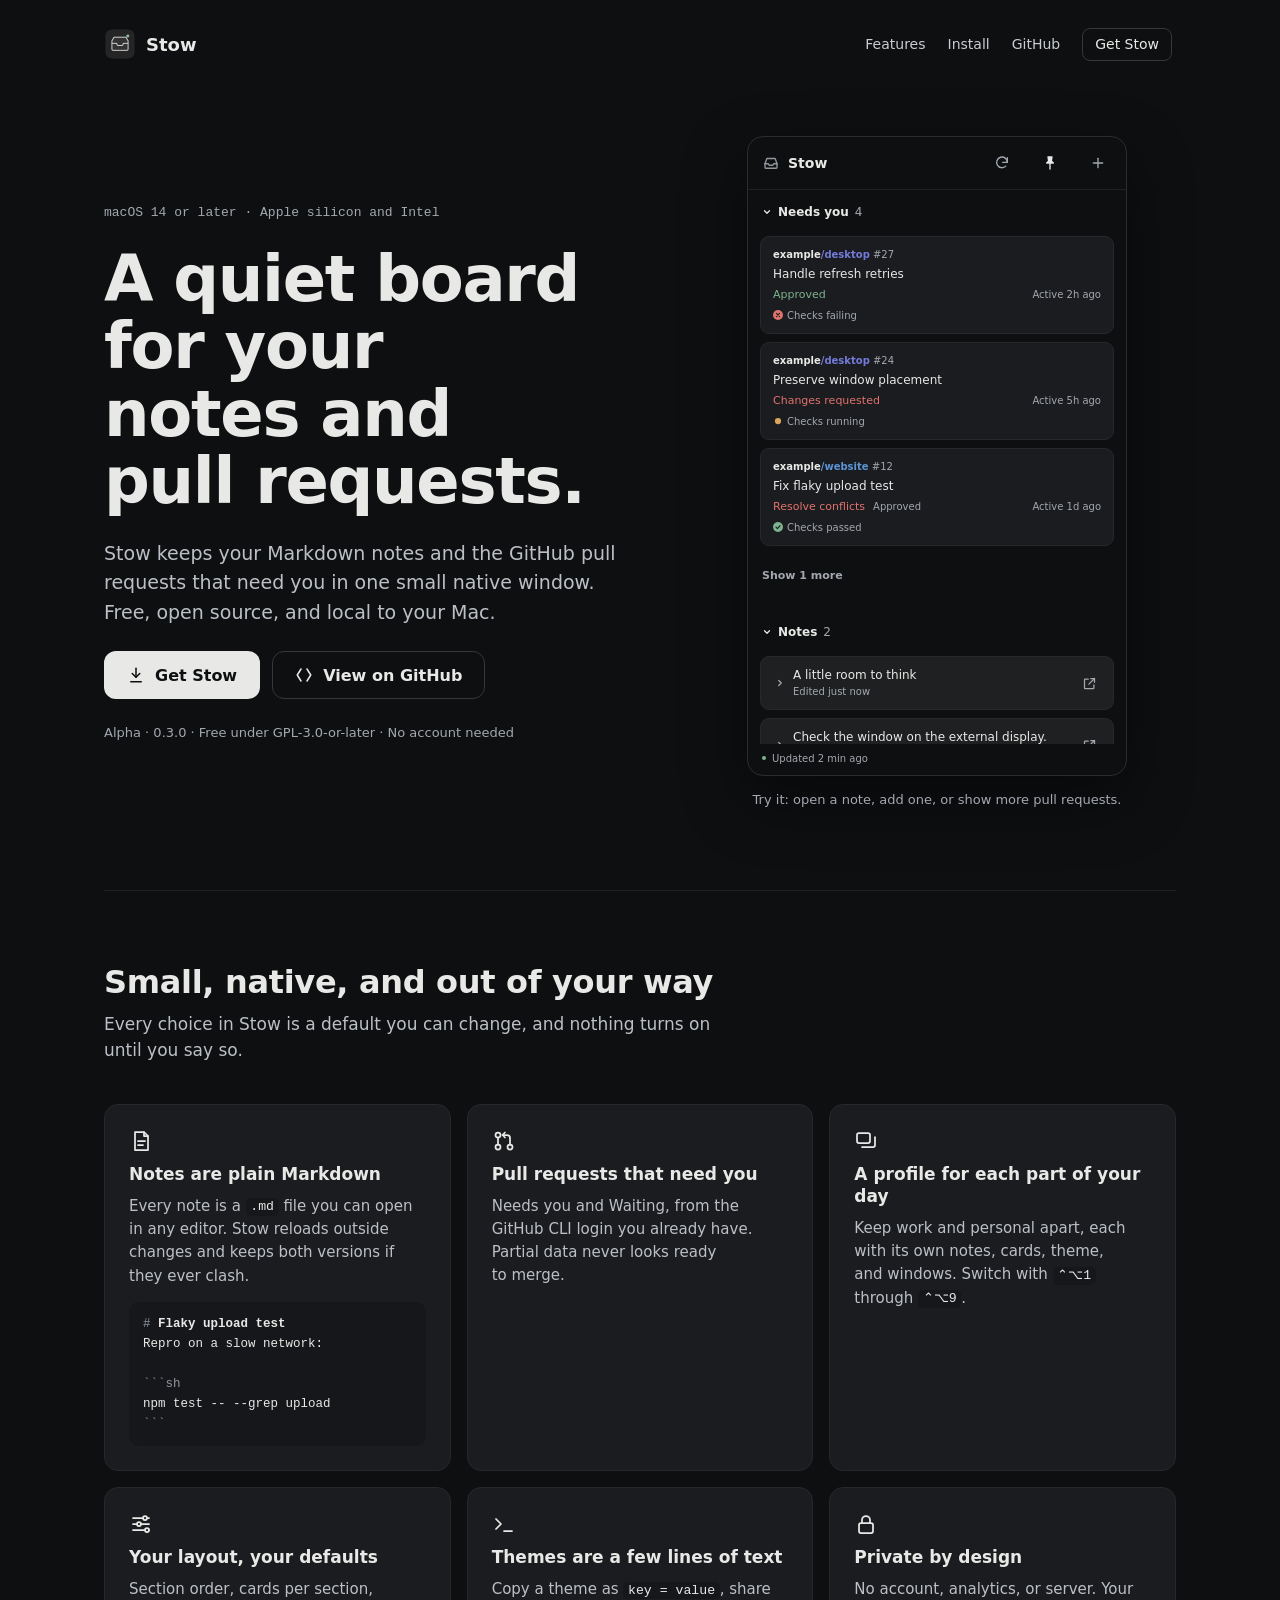
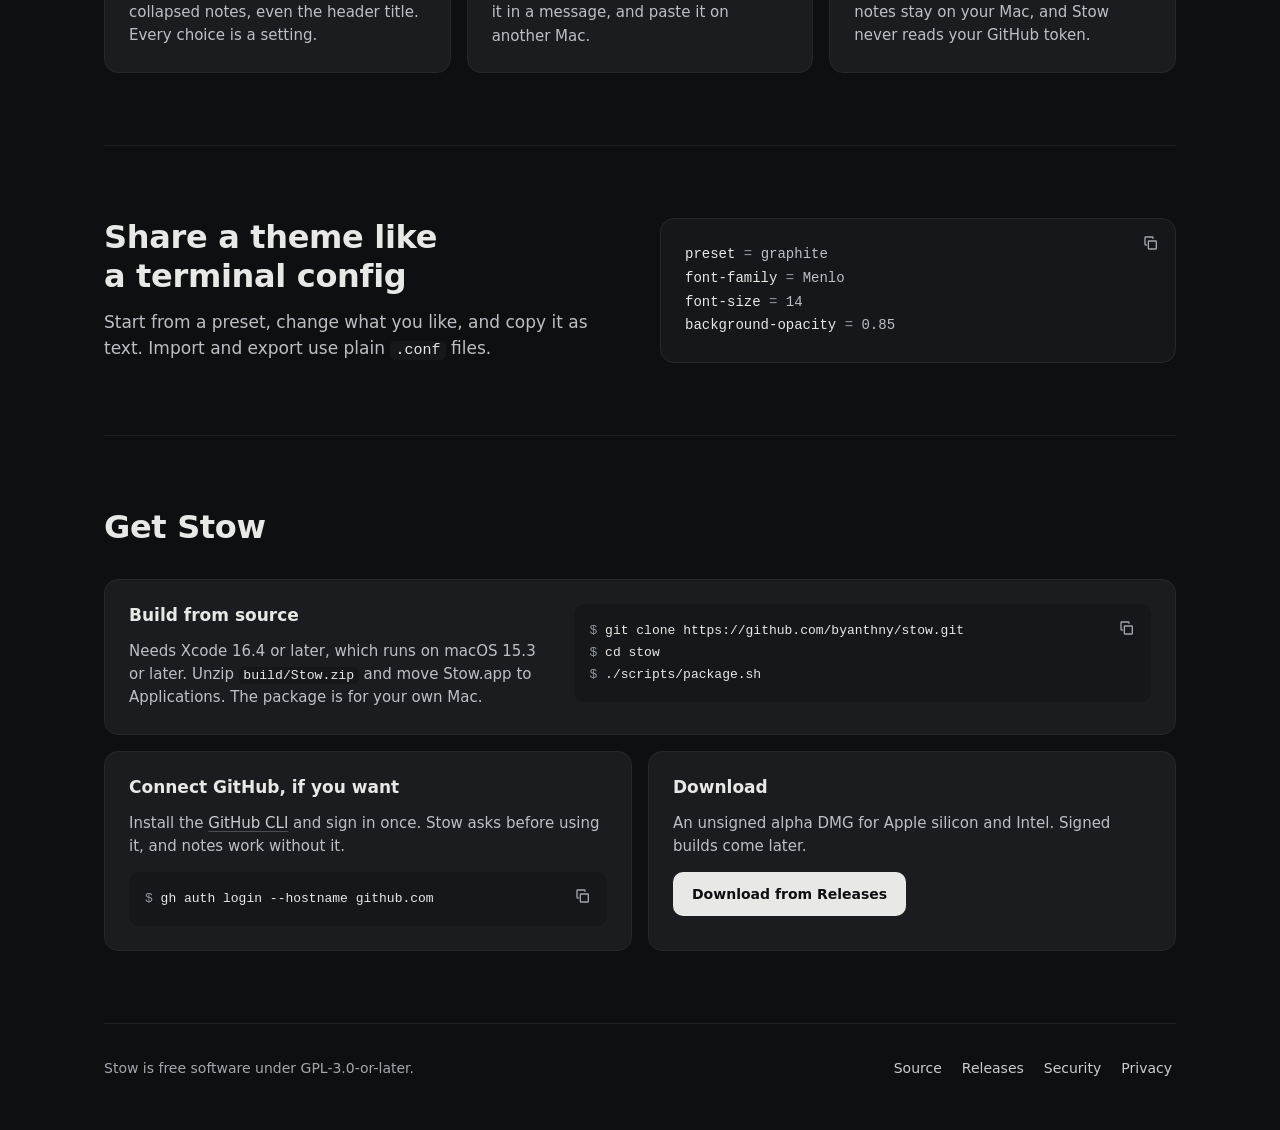
==== site/index.html @ 73c506f9 "feat(site): show the demo cards in the 0.3.0 layout Each card shows the repository in its color, the" ====
<!doctype html>
<html lang="en">
<head>
  <meta charset="utf-8">
  <meta name="viewport" content="width=device-width, initial-scale=1">
  <title>Stow, a quiet board for notes and pull requests</title>
  <meta name="description" content="Stow is a small native Mac app that keeps your Markdown notes and the GitHub pull requests that need you in one quiet window. Free and open source.">
  <meta name="color-scheme" content="dark">
  <meta name="theme-color" content="#0E0F11">
  <link rel="canonical" href="https://stow.byanthny.com/">
  <meta property="og:type" content="website">
  <meta property="og:url" content="https://stow.byanthny.com/">
  <meta property="og:site_name" content="Stow">
  <meta property="og:title" content="Stow, a quiet board for notes and pull requests">
  <meta property="og:description" content="Markdown notes and the GitHub pull requests that need you, in one small native Mac window. Free and open source.">
  <meta property="og:image" content="https://stow.byanthny.com/assets/og.png">
  <meta property="og:image:width" content="1200">
  <meta property="og:image:height" content="630">
  <meta property="og:image:alt" content="The Stow board with pull requests that need you and Markdown notes, beside the headline.">
  <meta name="twitter:card" content="summary_large_image">
  <link rel="icon" href="favicon.ico" sizes="32x32">
  <link rel="icon" href="assets/icon-128.png" type="image/png" sizes="128x128">
  <link rel="apple-touch-icon" href="assets/apple-touch-icon.png">
  <link rel="stylesheet" href="styles.css">
  <script src="demo.js" defer></script>
  <script src="copy.js" defer></script>
</head>
<body>
  <a class="skip-link" href="#main">Skip to content</a>

  <header class="site-header wrap" id="top">
    <a class="brand" href="#top">
      <img src="assets/icon-128.png" alt="" width="32" height="32">
      <span>Stow</span>
    </a>
    <nav class="site-nav" aria-label="Main">
      <a href="#features">Features</a>
      <a href="#install">Install</a>
      <a href="https://github.com/byanthny/stow">GitHub</a>
      <a class="nav-cta" href="#install"><span>Get Stow</span></a>
    </nav>
  </header>

  <main id="main" class="wrap">
    <section class="hero" aria-labelledby="hero-title">
      <div class="hero-copy">
        <p class="eyebrow">macOS 14 or later · Apple silicon and Intel</p>
        <h1 id="hero-title">A quiet board for your notes and pull requests.</h1>
        <p class="lede">Stow keeps your Markdown notes and the GitHub pull requests that need you in one small native window. Free, open source, and local to your Mac.</p>
        <div class="actions">
          <a class="btn btn-primary" href="#install">
            <svg aria-hidden="true" width="18" height="18" viewBox="0 0 24 24" fill="none" stroke="currentColor" stroke-width="2" stroke-linecap="round" stroke-linejoin="round"><path d="M12 3v12"/><path d="M7 10l5 5 5-5"/><path d="M5 21h14"/></svg>
            Get Stow
          </a>
          <a class="btn btn-secondary" href="https://github.com/byanthny/stow">
            <svg aria-hidden="true" width="18" height="18" viewBox="0 0 24 24" fill="none" stroke="currentColor" stroke-width="2" stroke-linecap="round" stroke-linejoin="round"><path d="M8 4L3 12l5 8"/><path d="M16 4l5 8-5 8"/></svg>
            View on GitHub
          </a>
        </div>
        <p class="fine">Alpha · 0.3.0 · Free under GPL-3.0-or-later · No account needed</p>
      </div>

      <figure class="demo">
        <div class="board" data-board>
          <div class="board-bar">
            <svg class="board-icon" aria-hidden="true" width="18" height="18" viewBox="0 0 24 24" fill="none" stroke="currentColor" stroke-width="1.8" stroke-linecap="round" stroke-linejoin="round"><path d="M4 13l2.5-7h11L20 13"/><path d="M4 13v5a1 1 0 0 0 1 1h14a1 1 0 0 0 1-1v-5"/><path d="M4 13h4.5l1 2h5l1-2H20"/></svg>
            <span class="board-name">Stow</span>
            <button type="button" class="icon-btn" data-action="refresh" aria-label="Refresh GitHub">
              <svg aria-hidden="true" width="16" height="16" viewBox="0 0 24 24" fill="none" stroke="currentColor" stroke-width="2" stroke-linecap="round" stroke-linejoin="round"><path d="M20 11a8 8 0 1 0-2.3 5.7"/><path d="M20 4v7h-7"/></svg>
            </button>
            <button type="button" class="icon-btn" data-action="pin" aria-label="Pin board on top" aria-pressed="true">
              <svg class="pin-icon" aria-hidden="true" width="16" height="16" viewBox="0 0 24 24" fill="none" stroke="currentColor" stroke-width="2" stroke-linecap="round" stroke-linejoin="round"><path d="M9 3h6l-1 6 3 3H7l3-3z"/><path d="M12 12v9"/></svg>
            </button>
            <button type="button" class="icon-btn" data-action="add" aria-label="New note">
              <svg aria-hidden="true" width="16" height="16" viewBox="0 0 24 24" fill="none" stroke="currentColor" stroke-width="2" stroke-linecap="round" stroke-linejoin="round"><path d="M12 5v14"/><path d="M5 12h14"/></svg>
            </button>
          </div>

          <div class="board-scroll">
            <button type="button" class="section-toggle" data-action="section" aria-expanded="true" aria-controls="needs-body" data-summary="needs-summary">
              <svg class="chev" aria-hidden="true" width="10" height="10" viewBox="0 0 24 24" fill="none" stroke="currentColor" stroke-width="3" stroke-linecap="round" stroke-linejoin="round"><path d="M9 6l6 6-6 6"/></svg>
              Needs you
              <span class="count">4<span class="sr-only"> pull requests</span></span>
              <span class="attention" aria-hidden="true"></span>
            </button>
            <div class="section-body" id="needs-body">
              <ul class="cards" role="list">
                <li class="pr">
                  <p class="pr-repo"><span class="pr-name">example<span class="repo-desktop">/desktop</span></span> <span class="pr-num">#27</span></p>
                  <p class="pr-title">Handle refresh retries</p>
                  <p class="pr-state"><span class="tone-green">Approved</span> <span class="pr-active">Active 2h ago</span></p>
                  <p class="pr-checks"><svg class="checks-icon tone-red" aria-hidden="true" width="10" height="10" viewBox="0 0 16 16"><circle cx="8" cy="8" r="8" fill="currentColor"/><path class="checks-mark" d="M5.5 5.5l5 5m0-5l-5 5" fill="none" stroke-width="1.75" stroke-linecap="round"/></svg>Checks failing</p>
                </li>
                <li class="pr">
                  <p class="pr-repo"><span class="pr-name">example<span class="repo-desktop">/desktop</span></span> <span class="pr-num">#24</span></p>
                  <p class="pr-title">Preserve window placement</p>
                  <p class="pr-state"><span class="tone-red">Changes requested</span> <span class="pr-active">Active 5h ago</span></p>
                  <p class="pr-checks"><svg class="checks-icon tone-amber" aria-hidden="true" width="10" height="10" viewBox="0 0 16 16"><circle cx="8" cy="8" r="5" fill="currentColor"/></svg>Checks running</p>
                </li>
                <li class="pr">
                  <p class="pr-repo"><span class="pr-name">example<span class="repo-website">/website</span></span> <span class="pr-num">#12</span></p>
                  <p class="pr-title">Fix flaky upload test</p>
                  <p class="pr-state"><span class="tone-red">Resolve conflicts</span> <span class="pr-note">Approved</span> <span class="pr-active">Active 1d ago</span></p>
                  <p class="pr-checks"><svg class="checks-icon tone-green" aria-hidden="true" width="10" height="10" viewBox="0 0 16 16"><circle cx="8" cy="8" r="8" fill="currentColor"/><path class="checks-mark" d="M4.75 8.25l2.25 2.25 4.25-4.5" fill="none" stroke-width="1.75" stroke-linecap="round" stroke-linejoin="round"/></svg>Checks passed</p>
                </li>
                <li class="pr" data-extra hidden>
                  <p class="pr-repo"><span class="pr-name">sample-org<span class="repo-api">/api</span></span> <span class="pr-num">#58</span></p>
                  <p class="pr-title">Drop legacy flags</p>
                  <p class="pr-state"><span class="tone-green">Ready to merge</span> <span class="pr-note">Approved</span> <span class="pr-active">Active 2d ago</span></p>
                  <p class="pr-checks"><svg class="checks-icon tone-green" aria-hidden="true" width="10" height="10" viewBox="0 0 16 16"><circle cx="8" cy="8" r="8" fill="currentColor"/><path class="checks-mark" d="M4.75 8.25l2.25 2.25 4.25-4.5" fill="none" stroke-width="1.75" stroke-linecap="round" stroke-linejoin="round"/></svg>Checks passed</p>
                </li>
              </ul>
              <button type="button" class="more" data-action="more" data-showing="false">Show 1 more</button>
            </div>
            <p class="summary" id="needs-summary" hidden>desktop: Handle refresh retries · desktop: Preserve window placement</p>

            <button type="button" class="section-toggle" data-action="section" aria-expanded="true" aria-controls="notes-body" data-summary="notes-summary">
              <svg class="chev" aria-hidden="true" width="10" height="10" viewBox="0 0 24 24" fill="none" stroke="currentColor" stroke-width="3" stroke-linecap="round" stroke-linejoin="round"><path d="M9 6l6 6-6 6"/></svg>
              Notes
              <span class="count"><span data-notes-count>2</span><span class="sr-only"> notes</span></span>
            </button>
            <div class="notes-wrap" id="notes-body">
              <ul class="notes" role="list" data-notes>
                <li class="note">
                  <div class="note-row">
                    <button type="button" class="note-toggle" data-action="note" aria-expanded="false" aria-controls="note-1-body">
                      <svg class="chev" aria-hidden="true" width="10" height="10" viewBox="0 0 24 24" fill="none" stroke="currentColor" stroke-width="3" stroke-linecap="round" stroke-linejoin="round"><path d="M9 6l6 6-6 6"/></svg>
                      <span class="note-label">
                        <span class="note-title" id="note-1-title">A little room to think</span>
                        <span class="note-sub">Edited just now</span>
                      </span>
                    </button>
                    <button type="button" class="icon-btn" data-action="pop" aria-label="Pop out note" aria-describedby="note-1-title">
                      <svg aria-hidden="true" width="15" height="15" viewBox="0 0 24 24" fill="none" stroke="currentColor" stroke-width="2" stroke-linecap="round" stroke-linejoin="round"><path d="M14 4h6v6"/><path d="M20 4l-9 9"/><path d="M19 14v5a1 1 0 0 1-1 1H5a1 1 0 0 1-1-1V6a1 1 0 0 1 1-1h5"/></svg>
                    </button>
                  </div>
                  <div class="note-body" id="note-1-body" hidden>
                    <textarea class="note-input" aria-labelledby="note-1-title" rows="5"># A little room to think

- keep the board quiet
- bring the next action into view</textarea>
                  </div>
                </li>
                <li class="note">
                  <div class="note-row">
                    <button type="button" class="note-toggle" data-action="note" aria-expanded="false" aria-controls="note-2-body">
                      <svg class="chev" aria-hidden="true" width="10" height="10" viewBox="0 0 24 24" fill="none" stroke="currentColor" stroke-width="3" stroke-linecap="round" stroke-linejoin="round"><path d="M9 6l6 6-6 6"/></svg>
                      <span class="note-label">
                        <span class="note-title" id="note-2-title">Check the window on the external display.</span>
                        <span class="note-sub">example/desktop #24</span>
                      </span>
                    </button>
                    <button type="button" class="icon-btn" data-action="pop" aria-label="Pop out note" aria-describedby="note-2-title">
                      <svg aria-hidden="true" width="15" height="15" viewBox="0 0 24 24" fill="none" stroke="currentColor" stroke-width="2" stroke-linecap="round" stroke-linejoin="round"><path d="M14 4h6v6"/><path d="M20 4l-9 9"/><path d="M19 14v5a1 1 0 0 1-1 1H5a1 1 0 0 1-1-1V6a1 1 0 0 1 1-1h5"/></svg>
                    </button>
                  </div>
                  <div class="note-body" id="note-2-body" hidden>
                    <p class="note-link">
                      <svg aria-hidden="true" width="11" height="11" viewBox="0 0 24 24" fill="none" stroke="currentColor" stroke-width="2" stroke-linecap="round" stroke-linejoin="round"><path d="M10 14a4 4 0 0 0 5.7 0l3-3a4 4 0 0 0-5.7-5.7l-1 1"/><path d="M14 10a4 4 0 0 0-5.7 0l-3 3a4 4 0 0 0 5.7 5.7l1-1"/></svg>
                      example/desktop #24
                    </p>
                    <textarea class="note-input" aria-labelledby="note-2-title" rows="5">Check the window on the external display.</textarea>
                  </div>
                </li>
              </ul>
              <div class="hint-region" role="status" data-hint></div>
              <template id="note-template">
                <li class="note">
                  <div class="note-row">
                    <button type="button" class="note-toggle" data-action="note" aria-expanded="false">
                      <svg class="chev" aria-hidden="true" width="10" height="10" viewBox="0 0 24 24" fill="none" stroke="currentColor" stroke-width="3" stroke-linecap="round" stroke-linejoin="round"><path d="M9 6l6 6-6 6"/></svg>
                      <span class="note-label">
                        <span class="note-title"></span>
                        <span class="note-sub">Edited just now</span>
                      </span>
                    </button>
                    <button type="button" class="icon-btn" data-action="pop" aria-label="Pop out note">
                      <svg aria-hidden="true" width="15" height="15" viewBox="0 0 24 24" fill="none" stroke="currentColor" stroke-width="2" stroke-linecap="round" stroke-linejoin="round"><path d="M14 4h6v6"/><path d="M20 4l-9 9"/><path d="M19 14v5a1 1 0 0 1-1 1H5a1 1 0 0 1-1-1V6a1 1 0 0 1 1-1h5"/></svg>
                    </button>
                  </div>
                  <div class="note-body" hidden>
                    <textarea class="note-input" rows="5"></textarea>
                  </div>
                </li>
              </template>
            </div>
            <p class="summary" id="notes-summary" hidden>A little room to think</p>

            <button type="button" class="section-toggle" data-action="section" aria-expanded="false" aria-controls="waiting-body" data-summary="waiting-summary">
              <svg class="chev" aria-hidden="true" width="10" height="10" viewBox="0 0 24 24" fill="none" stroke="currentColor" stroke-width="3" stroke-linecap="round" stroke-linejoin="round"><path d="M9 6l6 6-6 6"/></svg>
              Waiting
              <span class="count">1<span class="sr-only"> pull request</span></span>
            </button>
            <div class="section-body" id="waiting-body" hidden>
              <ul class="cards" role="list">
                <li class="pr">
                  <p class="pr-repo"><span class="pr-name">example<span class="repo-toolkit">/toolkit</span></span> <span class="pr-num">#8</span></p>
                  <p class="pr-title">Add keyboard shortcuts</p>
                  <p class="pr-state"><span class="tone-amber">Review pending</span> <span class="pr-active">Active 3h ago</span></p>
                  <p class="pr-checks"><svg class="checks-icon tone-amber" aria-hidden="true" width="10" height="10" viewBox="0 0 16 16"><circle cx="8" cy="8" r="5" fill="currentColor"/></svg>Checks running</p>
                </li>
              </ul>
            </div>
            <p class="summary" id="waiting-summary">toolkit: Add keyboard shortcuts</p>
          </div>

          <p class="board-status"><span class="status-dot" aria-hidden="true"></span><span role="status" data-status>Updated 2 min ago</span></p>
        </div>
        <figcaption>Try it: open a note, add one, or show more pull requests.</figcaption>
      </figure>
    </section>

    <section class="band" id="features" aria-labelledby="features-title">
      <h2 id="features-title">Small, native, and out of your way</h2>
      <p class="intro">Every choice in Stow is a default you can change, and nothing turns on until you say so.</p>
      <ul class="features" role="list">
        <li class="card">
          <svg class="card-icon" aria-hidden="true" width="24" height="24" viewBox="0 0 24 24" fill="none" stroke="currentColor" stroke-width="1.75" stroke-linecap="round" stroke-linejoin="round"><path d="M6 3h9l4 4v14H6z"/><path d="M15 3v4h4"/><path d="M9 12h7"/><path d="M9 16h5"/></svg>
          <h3>Notes are plain Markdown</h3>
          <p>Every note is a <code>.md</code> file you can open in any editor. Stow reloads outside changes and keeps both versions if they ever clash.</p>
          <pre class="code code-note" translate="no"><code><span class="tok-mark">#</span> <span class="tok-heading">Flaky upload test</span>
Repro on a slow network:

<span class="tok-mark">```sh</span>
npm test -- --grep upload
<span class="tok-mark">```</span></code></pre>
        </li>
        <li class="card">
          <svg class="card-icon" aria-hidden="true" width="24" height="24" viewBox="0 0 24 24" fill="none" stroke="currentColor" stroke-width="1.75" stroke-linecap="round" stroke-linejoin="round"><circle cx="6" cy="6" r="2.5"/><circle cx="6" cy="18" r="2.5"/><circle cx="18" cy="18" r="2.5"/><path d="M6 8.5v7"/><path d="M18 15.5V9a3 3 0 0 0-3-3h-4"/><path d="M13 3.5L10.5 6 13 8.5"/></svg>
          <h3>Pull requests that need you</h3>
          <p>Needs you and Waiting, from the GitHub CLI login you already have. Partial data never looks ready to merge.</p>
        </li>
        <li class="card">
          <svg class="card-icon" aria-hidden="true" width="24" height="24" viewBox="0 0 24 24" fill="none" stroke="currentColor" stroke-width="1.75" stroke-linecap="round" stroke-linejoin="round"><rect x="3" y="4" width="13" height="10" rx="2"/><path d="M8 18h11a2 2 0 0 0 2-2V8"/></svg>
          <h3>A profile for each part of your day</h3>
          <p>Keep work and personal apart, each with its own notes, cards, theme, and windows. Switch with <kbd>⌃⌥1</kbd> through <kbd>⌃⌥9</kbd>.</p>
        </li>
        <li class="card">
          <svg class="card-icon" aria-hidden="true" width="24" height="24" viewBox="0 0 24 24" fill="none" stroke="currentColor" stroke-width="1.75" stroke-linecap="round" stroke-linejoin="round"><path d="M4 6h10"/><path d="M18 6h2"/><circle cx="16" cy="6" r="2"/><path d="M4 12h4"/><path d="M12 12h8"/><circle cx="10" cy="12" r="2"/><path d="M4 18h12"/><path d="M20 18h0"/><circle cx="18" cy="18" r="2"/></svg>
          <h3>Your layout, your defaults</h3>
          <p>Section order, cards per section, collapsed notes, even the header title. Every choice is a setting.</p>
        </li>
        <li class="card">
          <svg class="card-icon" aria-hidden="true" width="24" height="24" viewBox="0 0 24 24" fill="none" stroke="currentColor" stroke-width="1.75" stroke-linecap="round" stroke-linejoin="round"><path d="M4 17l5-5-5-5"/><path d="M12 19h8"/></svg>
          <h3>Themes are a few lines of text</h3>
          <p>Copy a theme as <code>key = value</code>, share it in a message, and paste it on another Mac.</p>
        </li>
        <li class="card">
          <svg class="card-icon" aria-hidden="true" width="24" height="24" viewBox="0 0 24 24" fill="none" stroke="currentColor" stroke-width="1.75" stroke-linecap="round" stroke-linejoin="round"><rect x="5" y="11" width="14" height="10" rx="2"/><path d="M8 11V8a4 4 0 0 1 8 0v3"/></svg>
          <h3>Private by design</h3>
          <p>No account, analytics, or server. Your notes stay on your Mac, and Stow never reads your GitHub token.</p>
        </li>
      </ul>
    </section>

    <section class="band split" aria-labelledby="theme-title">
      <div class="split-copy">
        <h2 id="theme-title">Share a theme like a terminal config</h2>
        <p>Start from a preset, change what you like, and copy it as text. Import and export use plain <code>.conf</code> files.</p>
      </div>
      <pre class="code code-lg" translate="no" data-copy="Copy theme config"><code><span class="tok-key">preset</span> <span class="tok-mark">=</span> <span class="tok-value">graphite</span>
<span class="tok-key">font-family</span> <span class="tok-mark">=</span> <span class="tok-value">Menlo</span>
<span class="tok-key">font-size</span> <span class="tok-mark">=</span> <span class="tok-value">14</span>
<span class="tok-key">background-opacity</span> <span class="tok-mark">=</span> <span class="tok-value">0.85</span></code></pre>
    </section>

    <section class="band" id="install" aria-labelledby="install-title">
      <h2 class="install-title" id="install-title">Get Stow</h2>
      <div class="install-grid">
        <article class="card card-wide" aria-labelledby="build-title">
          <h3 id="build-title">Build from source</h3>
          <p>Needs Xcode 16.4 or later, which runs on macOS 15.3 or later. Unzip <code>build/Stow.zip</code> and move Stow.app to Applications. The package is for your own Mac.</p>
          <pre class="code" translate="no" data-copy="Copy commands"><code><span class="line">git clone <span class="cont" aria-hidden="true">\
</span>https://github.com/<wbr>byanthny/stow.git</span><span class="line">cd stow</span><span class="line">./scripts/package.sh</span></code></pre>
        </article>
        <article class="card" aria-labelledby="github-title">
          <h3 id="github-title">Connect GitHub, if you want</h3>
          <p>Install the <a href="https://cli.github.com/">GitHub CLI</a> and sign in once. Stow asks before using it, and notes work without it.</p>
          <pre class="code" translate="no" data-copy="Copy command"><code><span class="line">gh auth login --hostname github.com</span></code></pre>
        </article>
        <article class="card" id="download" aria-labelledby="download-title">
          <h3 id="download-title">Download</h3>
          <p>An unsigned alpha DMG for Apple silicon and Intel. Signed builds come later.</p>
          <a class="btn btn-primary btn-small" href="https://github.com/byanthny/stow/releases">Download from Releases</a>
        </article>
      </div>
    </section>
  </main>

  <footer class="wrap">
    <div class="footer-row">
      <p>Stow is free software under GPL-3.0-or-later.</p>
      <nav class="footer-nav" aria-label="Footer">
        <a href="https://github.com/byanthny/stow">Source</a>
        <a href="https://github.com/byanthny/stow/releases">Releases</a>
        <a href="https://github.com/byanthny/stow/blob/main/SECURITY.md">Security</a>
        <a href="https://github.com/byanthny/stow/blob/main/docs/privacy.md">Privacy</a>
      </nav>
    </div>
  </footer>
</body>
</html>
---- site/styles.css ----
/* Stow site. Every file is same-origin: the CSP blocks inline styles, inline scripts, and third-party requests. */

:root {
  color-scheme: dark;
  --bg: #0E0F11;
  --surface: #1B1C1F;
  --note: #1F2022;
  --code-bg: #16171A;
  --hover: #17181B;
  --text: #E8E8E6;
  --text-2: #BCC0C6;
  --muted: #A3A8AF;
  --muted-2: #91969E;
  --link: #C9CCD1;
  --border: #26282C;
  --rule: #1F2125;
  --frame: #2A2C30;
  --outline: #34373C;
  --outline-hover: #4A4E55;
  --accent: #E8E8E6;
  --accent-hover: #FFFFFF;
  --on-accent: #0E0F11;
  --red: #E0736E;
  --amber: #D9A659;
  --green: #7DB38F;
  --font: -apple-system, BlinkMacSystemFont, "SF Pro Text", "Segoe UI", system-ui, sans-serif;
  --mono: ui-monospace, SFMono-Regular, Menlo, Consolas, monospace;
}

*,
*::before,
*::after {
  box-sizing: border-box;
}

[hidden] {
  display: none !important;
}

html {
  background: var(--bg);
  -webkit-text-size-adjust: 100%;
  text-size-adjust: 100%;
}

body {
  margin: 0;
  background: var(--bg);
  color: var(--text);
  font-family: var(--font);
  font-size: 16px;
  line-height: 1.5;
  -webkit-font-smoothing: antialiased;
  -moz-osx-font-smoothing: grayscale;
}

img,
svg {
  display: block;
  flex: none;
}

p {
  text-wrap: pretty;
}

a {
  color: var(--link);
  text-decoration: none;
}

a:hover {
  color: var(--accent-hover);
}

p a {
  text-decoration: underline;
  text-decoration-color: var(--outline-hover);
  text-underline-offset: 0.2em;
}

p a:hover {
  text-decoration-color: currentColor;
}

button {
  color: inherit;
  font: inherit;
}

code,
kbd,
pre {
  font-family: var(--mono);
}

::selection {
  background: #3A3D43;
  color: #FFFFFF;
}

:focus-visible {
  outline: 2px solid var(--accent);
  outline-offset: 2px;
}

.sr-only {
  position: absolute;
  width: 1px;
  height: 1px;
  margin: -1px;
  padding: 0;
  overflow: hidden;
  clip-path: inset(50%);
  white-space: nowrap;
  border: 0;
}

.skip-link {
  position: absolute;
  top: -100px;
  left: 16px;
  z-index: 10;
  padding: 12px 16px;
  border-radius: 10px;
  background: var(--accent);
  color: var(--on-accent);
  font-weight: 600;
}

.skip-link:focus,
.skip-link:hover {
  top: 16px;
  color: var(--on-accent);
}

.wrap {
  width: 100%;
  max-width: 1120px;
  margin-inline: auto;
  padding-inline: 24px;
}

/* Header */

.site-header {
  display: flex;
  flex-wrap: wrap;
  align-items: center;
  justify-content: space-between;
  gap: 8px 16px;
  padding-block: 22px;
}

.brand,
.brand:hover {
  display: inline-flex;
  align-items: center;
  gap: 10px;
  min-height: 44px;
  color: var(--text);
  font-size: 18px;
  font-weight: 600;
}

.brand img {
  width: 32px;
  height: 32px;
}

.site-nav {
  display: flex;
  flex-wrap: wrap;
  align-items: center;
  gap: 4px 14px;
  font-size: 14px;
}

.site-nav a:not(.btn) {
  display: inline-flex;
  align-items: center;
  min-height: 44px;
  padding-inline: 4px;
}

/* Buttons */

.btn {
  display: inline-flex;
  align-items: center;
  justify-content: center;
  gap: 10px;
  min-height: 48px;
  padding: 0 22px;
  border: 1px solid transparent;
  border-radius: 12px;
  font-size: 16px;
  font-weight: 600;
  line-height: 1.2;
  white-space: nowrap;
}

.btn-primary,
.btn-primary:hover {
  background: var(--accent);
  color: var(--on-accent);
}

.btn-primary:hover {
  background: var(--accent-hover);
}

.btn-secondary {
  border-color: var(--outline);
  color: var(--text);
}

.btn-secondary:hover {
  border-color: var(--outline-hover);
  background: var(--code-bg);
  color: var(--accent-hover);
}

.btn-small {
  min-height: 44px;
  padding: 0 18px;
  border-radius: 10px;
  font-size: 14px;
}

/* Hero: stacked and centered until there's room for two columns */

.hero {
  display: flex;
  flex-direction: column;
  align-items: center;
  gap: 56px;
  padding-block: 48px 80px;
}

.hero-copy {
  display: flex;
  flex-direction: column;
  align-items: center;
  gap: 24px;
  width: 100%;
  max-width: 40rem;
  min-width: 0;
  text-align: center;
}

.eyebrow {
  margin: 0;
  color: var(--muted);
  font-family: var(--mono);
  font-size: 13px;
}

h1 {
  margin: 0;
  font-size: clamp(40px, 5vw, 64px);
  font-weight: 650;
  line-height: 1.05;
  letter-spacing: -0.02em;
  text-wrap: balance;
}

.lede {
  max-width: 34rem;
  margin: 0;
  color: var(--text-2);
  font-size: 19px;
  line-height: 1.55;
}

.actions {
  display: flex;
  flex-wrap: wrap;
  justify-content: center;
  gap: 12px;
}

.fine {
  margin: 0;
  color: var(--muted);
  font-size: 13px;
}

.demo {
  display: flex;
  flex-direction: column;
  align-items: center;
  gap: 14px;
  width: 100%;
  min-width: 0;
  margin: 0;
}

.demo figcaption {
  color: var(--muted);
  font-size: 13px;
  text-align: center;
}

@media (min-width: 924px) {
  .hero {
    flex-direction: row;
  }

  .hero-copy {
    flex: 1 1 440px;
    align-items: stretch;
    max-width: none;
    text-align: left;
  }

  .actions {
    justify-content: flex-start;
  }

  .demo {
    flex: 1 1 380px;
  }
}

/* Sections */

.band {
  padding-block: 72px;
  border-top: 1px solid var(--rule);
}

h2 {
  margin: 0;
  font-size: 32px;
  font-weight: 650;
  line-height: 1.2;
  letter-spacing: -0.01em;
  text-wrap: balance;
}

.intro {
  max-width: 40rem;
  margin: 10px 0 40px;
  color: var(--text-2);
  font-size: 17px;
  line-height: 1.55;
}

.features {
  display: grid;
  grid-template-columns: repeat(auto-fit, minmax(min(260px, 100%), 1fr));
  gap: 16px;
  margin: 0;
  padding: 0;
  list-style: none;
}

.card {
  display: flex;
  flex-direction: column;
  gap: 10px;
  padding: 24px;
  border: 1px solid var(--border);
  border-radius: 14px;
  background: var(--surface);
}

.card h3 {
  margin: 0;
  font-size: 17px;
  font-weight: 600;
  line-height: 1.3;
}

.card p {
  margin: 0;
  color: var(--text-2);
  font-size: 15px;
  line-height: 1.55;
}

.card-icon {
  color: var(--text);
}

/* Code */

pre {
  margin: 0;
  white-space: pre-wrap;
  overflow-wrap: anywhere;
}

.code {
  padding: 16px;
  border-radius: 10px;
  background: var(--code-bg);
  color: var(--text);
  font-size: 13px;
  line-height: 1.7;
}

.code-lg {
  padding: 24px;
  border: 1px solid var(--border);
  border-radius: 14px;
  font-size: 14px;
}

.code-note {
  margin-top: 4px;
  padding: 12px 14px;
  font-size: 12.5px;
  line-height: 1.6;
}

/* A wrapped command line keeps a hanging indent, so it still reads as one command. */
.line {
  display: block;
  padding-left: 2ch;
  text-indent: -2ch;
}

/* A shell line continuation, shown only where the command can't fit on one line. */
.cont {
  display: none;
}

@media (max-width: 480px) {
  .cont {
    display: inline;
  }

  /* Wider and slightly smaller, so the clone URL keeps its own line down to 320 px. */
  .install-grid .code {
    margin-inline: -8px;
    padding: 14px 12px;
    font-size: min(12px, 3.25vw);
  }
}

.tok-mark {
  color: var(--muted-2);
}

.tok-heading {
  font-weight: 600;
}

.tok-key {
  color: var(--text);
}

.tok-value {
  color: var(--text-2);
}

p code,
p kbd {
  padding: 0.1em 0.35em;
  border-radius: 5px;
  background: var(--code-bg);
  color: var(--text);
  font-size: 0.88em;
}

/* Theme config */

.split {
  display: flex;
  flex-wrap: wrap;
  align-items: center;
  gap: 40px;
}

.split-copy {
  display: flex;
  flex: 1 1 380px;
  flex-direction: column;
  gap: 14px;
  min-width: 0;
}

.split-copy p {
  max-width: 32rem;
  margin: 0;
  color: var(--text-2);
  font-size: 17px;
  line-height: 1.55;
}

.split > pre {
  flex: 1 1 380px;
  min-width: 0;
}

/* Get Stow */

.install-title {
  margin-bottom: 32px;
}

.install-grid {
  display: grid;
  grid-template-columns: minmax(0, 1fr);
  gap: 16px;
}

.install-grid .card {
  gap: 14px;
}

.install-grid .btn {
  align-self: flex-start;
}

/* Two columns start where the GitHub command still fits on one line. */
@media (min-width: 800px) {
  .install-grid {
    grid-template-columns: repeat(2, minmax(0, 1fr));
  }

  .card-wide {
    grid-column: 1 / -1;
  }
}

@media (min-width: 960px) {
  .install-grid .card-wide {
    display: grid;
    grid-template-columns: minmax(0, 5fr) minmax(0, 7fr);
    grid-template-rows: auto 1fr;
    align-items: start;
    column-gap: 32px;
  }

  .card-wide > pre {
    grid-column: 2;
    grid-row: 1 / span 2;
  }
}

/* Footer */

.footer-row {
  display: flex;
  flex-wrap: wrap;
  align-items: center;
  justify-content: space-between;
  gap: 8px 16px;
  padding-block: 22px 40px;
  border-top: 1px solid var(--rule);
  color: var(--muted);
  font-size: 14px;
}

.footer-row p {
  margin: 0;
}

.footer-nav {
  display: flex;
  flex-wrap: wrap;
  gap: 0 12px;
}

.footer-nav a {
  display: inline-flex;
  align-items: center;
  min-height: 44px;
  padding-inline: 4px;
}

/* Once the footer stacks, both lines sit against the right edge. */
@media (max-width: 700px) {
  .footer-row {
    flex-direction: column;
    align-items: flex-end;
    text-align: right;
  }

  .footer-nav {
    justify-content: flex-end;
    margin-right: -4px;
  }
}

/* Board demo, a small copy of the app's board window */

.board {
  display: flex;
  flex-direction: column;
  width: 100%;
  max-width: 380px;
  height: 640px;
  max-height: 85vh;
  max-height: 85svh;
  overflow: hidden;
  border: 1px solid var(--frame);
  border-radius: 16px;
  background: var(--bg);
  box-shadow: 0 24px 64px rgba(0, 0, 0, 0.45);
  color: var(--text);
  font-size: 13px;
  line-height: 1.35;
}

:where(.board) p {
  margin: 0;
}

/* Rings sit inside controls so the board's clipped edges never hide them. */
.board :focus-visible {
  outline-offset: -2px;
}

.board-bar {
  display: flex;
  align-items: center;
  gap: 4px;
  padding: 4px 6px 4px 14px;
  border-bottom: 1px solid var(--rule);
}

.board-icon {
  color: var(--muted-2);
}

.board-name {
  flex-grow: 1;
  margin-left: 4px;
  font-size: 14px;
  font-weight: 600;
}

.icon-btn {
  display: inline-flex;
  flex: none;
  align-items: center;
  justify-content: center;
  width: 44px;
  height: 44px;
  padding: 0;
  border: 0;
  border-radius: 10px;
  background: transparent;
  color: var(--muted);
  cursor: pointer;
}

.icon-btn:hover {
  background: var(--hover);
  color: var(--text);
}

.icon-btn[aria-pressed="true"] {
  color: var(--text);
}

.icon-btn[aria-pressed="true"] svg {
  fill: currentColor;
}

.board-scroll {
  flex: 1 1 auto;
  min-height: 0;
  padding: 0 12px 12px;
  overflow-y: auto;
  scrollbar-color: var(--outline) transparent;
  scrollbar-width: thin;
}

.section-toggle {
  position: sticky;
  top: 0;
  z-index: 1;
  display: flex;
  align-items: center;
  gap: 6px;
  width: 100%;
  min-height: 44px;
  padding: 0 2px;
  border: 0;
  background: var(--bg);
  color: var(--text);
  font-size: 12px;
  font-weight: 600;
  text-align: left;
  cursor: pointer;
}

[aria-expanded="true"] > .chev {
  transform: rotate(90deg);
}

.count {
  color: var(--muted);
  font-weight: 400;
}

.attention {
  display: none;
  width: 5px;
  height: 5px;
  border-radius: 50%;
  background: var(--amber);
}

.section-toggle[aria-expanded="false"] .attention {
  display: block;
}

.section-body {
  display: flex;
  flex-direction: column;
  gap: 8px;
  padding: 2px 0 12px;
}

.cards,
.notes {
  display: flex;
  flex-direction: column;
  gap: 8px;
  margin: 0;
  padding: 0;
  list-style: none;
}

.pr {
  display: flex;
  flex-direction: column;
  gap: 4px;
  padding: 11px 12px;
  border: 1px solid var(--border);
  border-radius: 9px;
  background: var(--surface);
}

.pr-repo {
  overflow: hidden;
  font-size: 10px;
  white-space: nowrap;
  text-overflow: ellipsis;
}

.pr-name {
  color: var(--text);
  font-weight: 600;
}

/* Repository colors from RepositoryColor.hex(for:onSurface:) on --surface. */
.repo-desktop {
  color: #747BDC;
}

.repo-website {
  color: #5C95D6;
}

.repo-api {
  color: #9A74DC;
}

.repo-toolkit {
  color: #C25CD6;
}

.pr-num,
.pr-note,
.pr-active,
.pr-checks {
  color: var(--muted);
}

.pr-title {
  font-size: 12px;
  font-weight: 500;
}

/* The state in its tone, then muted notes, then the last activity on the right. */
.pr-state {
  display: flex;
  align-items: baseline;
  gap: 8px;
  margin-top: 2px;
  font-size: 11px;
  white-space: nowrap;
}

.pr-note,
.pr-active,
.pr-checks {
  font-size: 10px;
}

.pr-note {
  min-width: 0;
  overflow: hidden;
  text-overflow: ellipsis;
}

.pr-active {
  margin-left: auto;
}

.pr-checks {
  display: flex;
  align-items: center;
  gap: 4px;
  margin-top: 2px;
}

.checks-mark {
  stroke: var(--surface);
}

.tone-red {
  color: var(--red);
}

.tone-amber {
  color: var(--amber);
}

.tone-green {
  color: var(--green);
}

.more {
  align-self: flex-start;
  min-height: 44px;
  padding: 0 2px;
  border: 0;
  background: transparent;
  color: var(--muted);
  font-size: 11px;
  font-weight: 600;
  cursor: pointer;
}

.more:hover {
  color: var(--text);
}

.summary {
  padding: 0 0 12px 17px;
  overflow: hidden;
  color: var(--muted);
  font-size: 11px;
  white-space: nowrap;
  text-overflow: ellipsis;
}

.notes-wrap {
  padding: 2px 0 12px;
}

.note {
  /* Leaves room for the sticky section title when a note scrolls into view. */
  scroll-margin-top: 52px;
  border: 1px solid var(--border);
  border-radius: 9px;
  background: var(--note);
}

.note-row {
  display: flex;
  align-items: center;
  padding-right: 2px;
}

.note-toggle {
  display: flex;
  flex: 1 1 auto;
  align-items: center;
  gap: 8px;
  min-width: 0;
  min-height: 52px;
  padding: 8px 6px 8px 14px;
  border: 0;
  border-radius: 8px;
  background: transparent;
  color: var(--text);
  text-align: left;
  cursor: pointer;
}

.note-toggle .chev {
  color: var(--muted);
}

.note-label {
  display: flex;
  flex-direction: column;
  gap: 2px;
  min-width: 0;
}

.note-title {
  overflow: hidden;
  font-size: 12px;
  font-weight: 500;
  white-space: nowrap;
  text-overflow: ellipsis;
}

.note-sub {
  color: var(--muted);
  font-size: 10px;
}

/* An open note keeps the same toggle, shrunk to its chevron, so focus never moves. */
.note.is-open .note-row {
  gap: 2px;
  padding-left: 4px;
}

.note.is-open .note-toggle {
  flex: 0 0 44px;
  justify-content: center;
  width: 44px;
  min-height: 44px;
  padding: 0;
}

.note.is-open .note-label {
  position: absolute;
  width: 1px;
  height: 1px;
  overflow: hidden;
  clip-path: inset(50%);
  white-space: nowrap;
}

.note.is-open .note-row .icon-btn {
  margin-left: auto;
}

.note-body {
  padding: 0 10px 10px;
}

.note-link {
  display: flex;
  align-items: center;
  gap: 6px;
  padding: 0 4px 4px;
  color: var(--muted);
  font-size: 10px;
}

.note-input {
  display: block;
  width: 100%;
  margin: 0;
  padding: 6px 4px;
  border: 0;
  border-radius: 6px;
  background: transparent;
  color: var(--text);
  font: inherit;
  font-size: 13px;
  line-height: 1.5;
  resize: none;
}

.hint {
  margin-top: 8px;
  padding: 8px 10px;
  border-radius: 8px;
  background: var(--code-bg);
  color: var(--text-2);
  font-size: 11px;
  line-height: 1.45;
}

.board-status {
  display: flex;
  align-items: center;
  gap: 6px;
  padding: 8px 14px 10px;
  color: var(--muted);
  font-size: 10px;
}

.status-dot {
  width: 4px;
  height: 4px;
  border-radius: 50%;
  background: var(--green);
}

/* Motion only answers an action, and only when the visitor allows it. */

@media (prefers-reduced-motion: no-preference) {
  html {
    scroll-behavior: smooth;
  }

  .chev {
    transition: transform 160ms ease;
  }

  .is-refreshing svg {
    animation: spin 700ms linear infinite;
  }
}

@keyframes spin {
  to {
    transform: rotate(360deg);
  }
}

/* Small screens */

@media (max-width: 600px) {
  .wrap {
    padding-inline: 16px;
  }

  .site-header {
    padding-block: 12px;
  }

  .site-header,
  .site-nav {
    justify-content: center;
  }

  .hero {
    gap: 40px;
    padding-block: 24px 56px;
  }

  .actions {
    gap: 10px;
  }

  .btn {
    padding: 0 16px;
  }

  .band {
    padding-block: 56px;
  }

  h2 {
    font-size: 28px;
  }

  .card {
    padding: 20px;
  }

  .code {
    padding: 14px;
    font-size: 12.5px;
  }

  .code-lg {
    padding: 20px;
    font-size: 13px;
  }
}

/* Each command starts with a prompt, so separate commands read as separate lines. The prompt isn't copied. */
.line::before {
  content: "$ ";
  content: "$ " / "";
  color: var(--muted-2);
  user-select: none;
}

/* Copy buttons, added by copy.js. */
.code.has-copy {
  position: relative;
  padding-right: 52px;
}

.copy-button {
  position: absolute;
  top: 2px;
  right: 2px;
  display: inline-flex;
  align-items: center;
  justify-content: center;
  width: 44px;
  height: 44px;
  border: 0;
  border-radius: 8px;
  background: transparent;
  color: var(--muted);
  cursor: pointer;
}

.copy-button:hover {
  color: var(--text);
  background: var(--hover);
}

.copy-button.is-done {
  color: var(--green);
}

@media (max-width: 480px) {
  /* Too narrow to give the button its own column, so the code starts below it. */
  .code.has-copy,
  .install-grid .code.has-copy {
    padding-top: 44px;
    padding-right: 12px;
  }
}

/* The header's Get Stow: a quiet outline that doesn't compete with the hero. The link keeps a 44 px hit area. */
.nav-cta span {
  padding: 5px 12px;
  border: 1px solid var(--outline);
  border-radius: 8px;
  color: var(--text);
  font-weight: 500;
}

.nav-cta:hover span {
  border-color: var(--outline-hover);
  background: var(--code-bg);
}
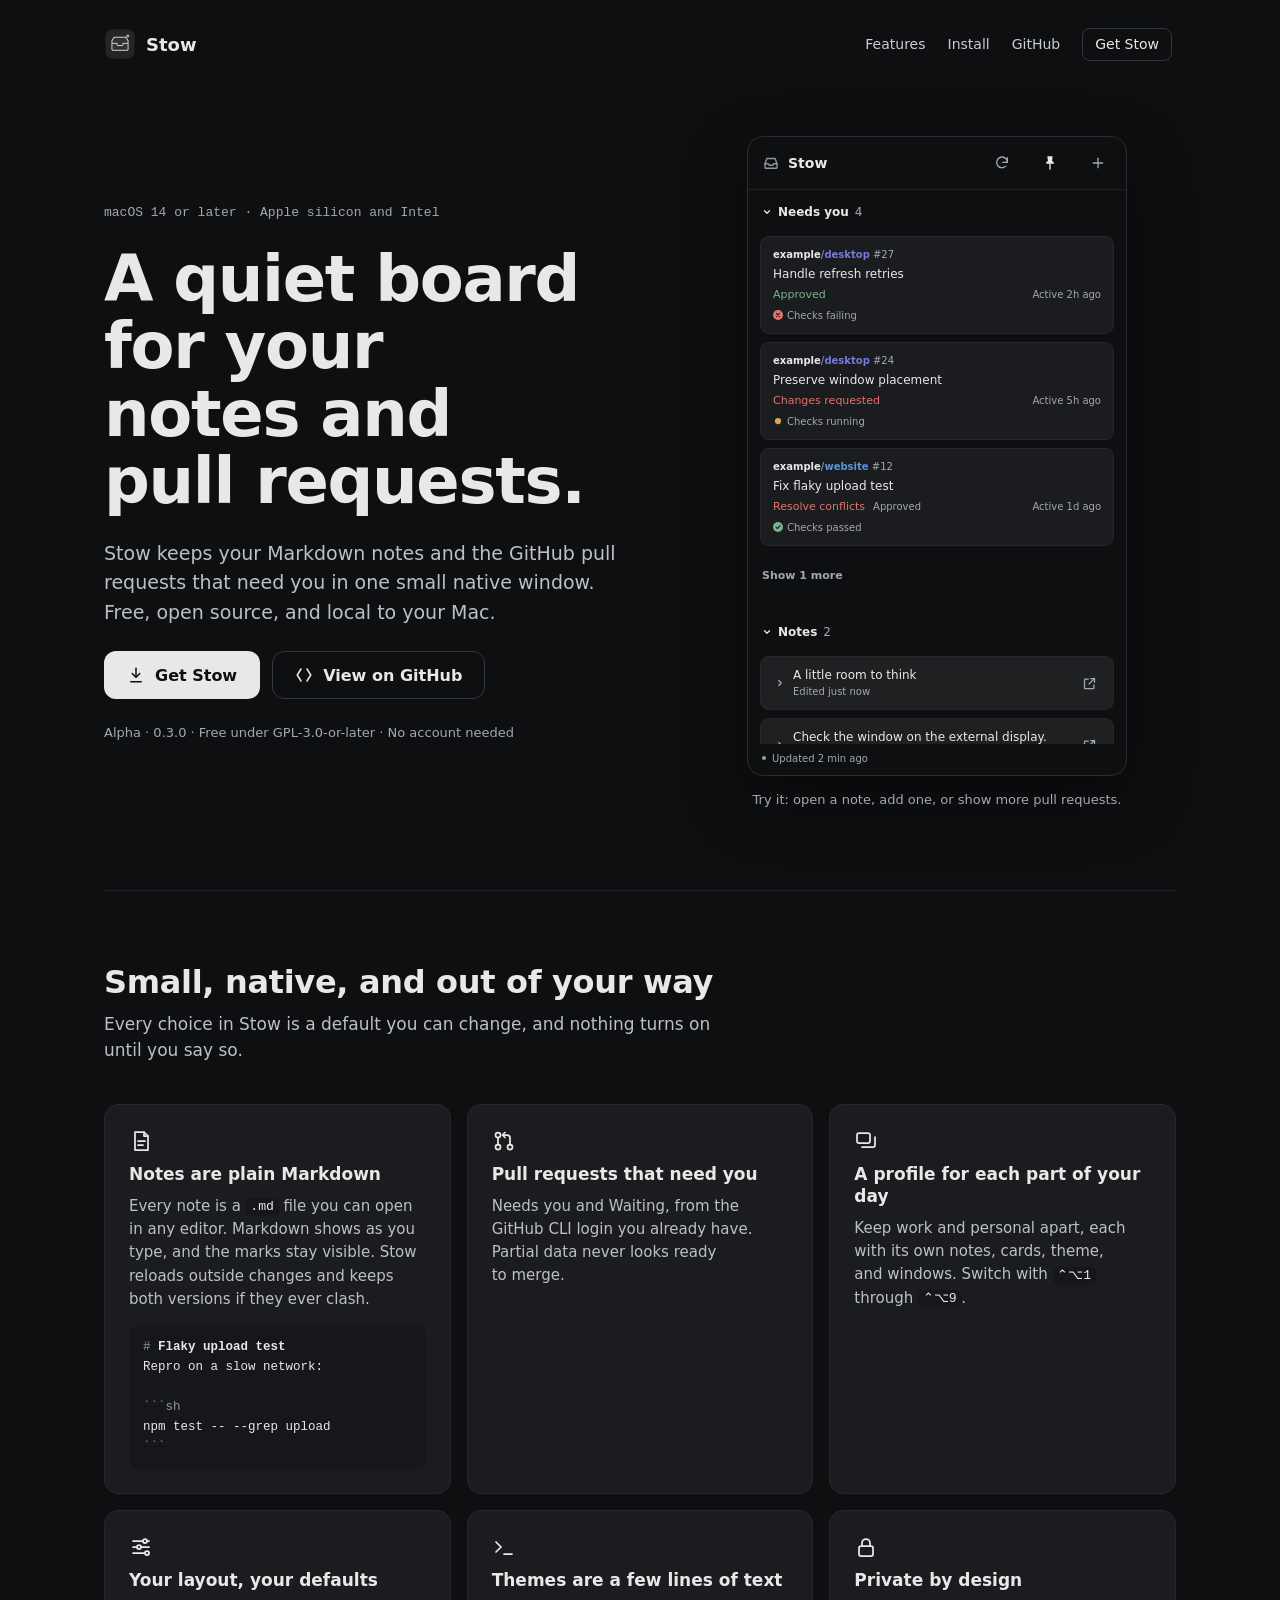
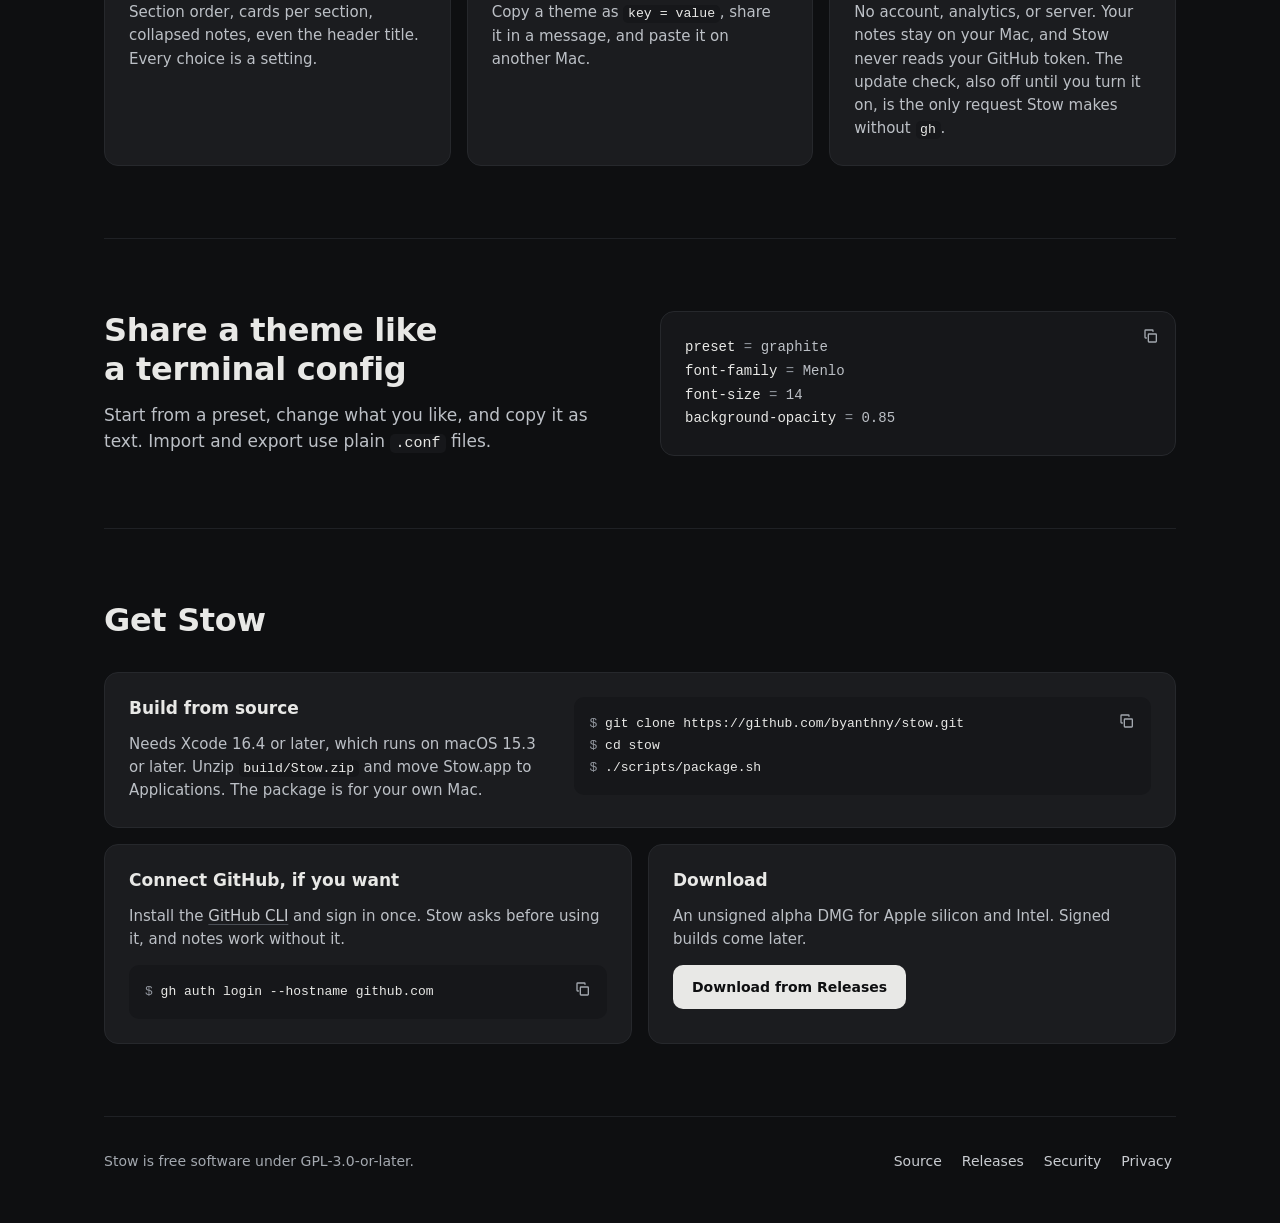
==== commit 30e51ffc: "feat(site): mention live Markdown and the opt-in update check" ====
--- a/site/index.html
+++ b/site/index.html
@@ -217,7 +217,7 @@
         <li class="card">
           <svg class="card-icon" aria-hidden="true" width="24" height="24" viewBox="0 0 24 24" fill="none" stroke="currentColor" stroke-width="1.75" stroke-linecap="round" stroke-linejoin="round"><path d="M6 3h9l4 4v14H6z"/><path d="M15 3v4h4"/><path d="M9 12h7"/><path d="M9 16h5"/></svg>
           <h3>Notes are plain Markdown</h3>
-          <p>Every note is a <code>.md</code> file you can open in any editor. Stow reloads outside changes and keeps both versions if they ever clash.</p>
+          <p>Every note is a <code>.md</code> file you can open in any editor. Markdown shows as you type, and the marks stay visible. Stow reloads outside changes and keeps both versions if they ever clash.</p>
           <pre class="code code-note" translate="no"><code><span class="tok-mark">#</span> <span class="tok-heading">Flaky upload test</span>
 Repro on a slow network:
 
@@ -248,7 +248,7 @@
         <li class="card">
           <svg class="card-icon" aria-hidden="true" width="24" height="24" viewBox="0 0 24 24" fill="none" stroke="currentColor" stroke-width="1.75" stroke-linecap="round" stroke-linejoin="round"><rect x="5" y="11" width="14" height="10" rx="2"/><path d="M8 11V8a4 4 0 0 1 8 0v3"/></svg>
           <h3>Private by design</h3>
-          <p>No account, analytics, or server. Your notes stay on your Mac, and Stow never reads your GitHub token.</p>
+          <p>No account, analytics, or server. Your notes stay on your Mac, and Stow never reads your GitHub token. The update check, also off until you turn it on, is the only request Stow makes without <code>gh</code>.</p>
         </li>
       </ul>
     </section>
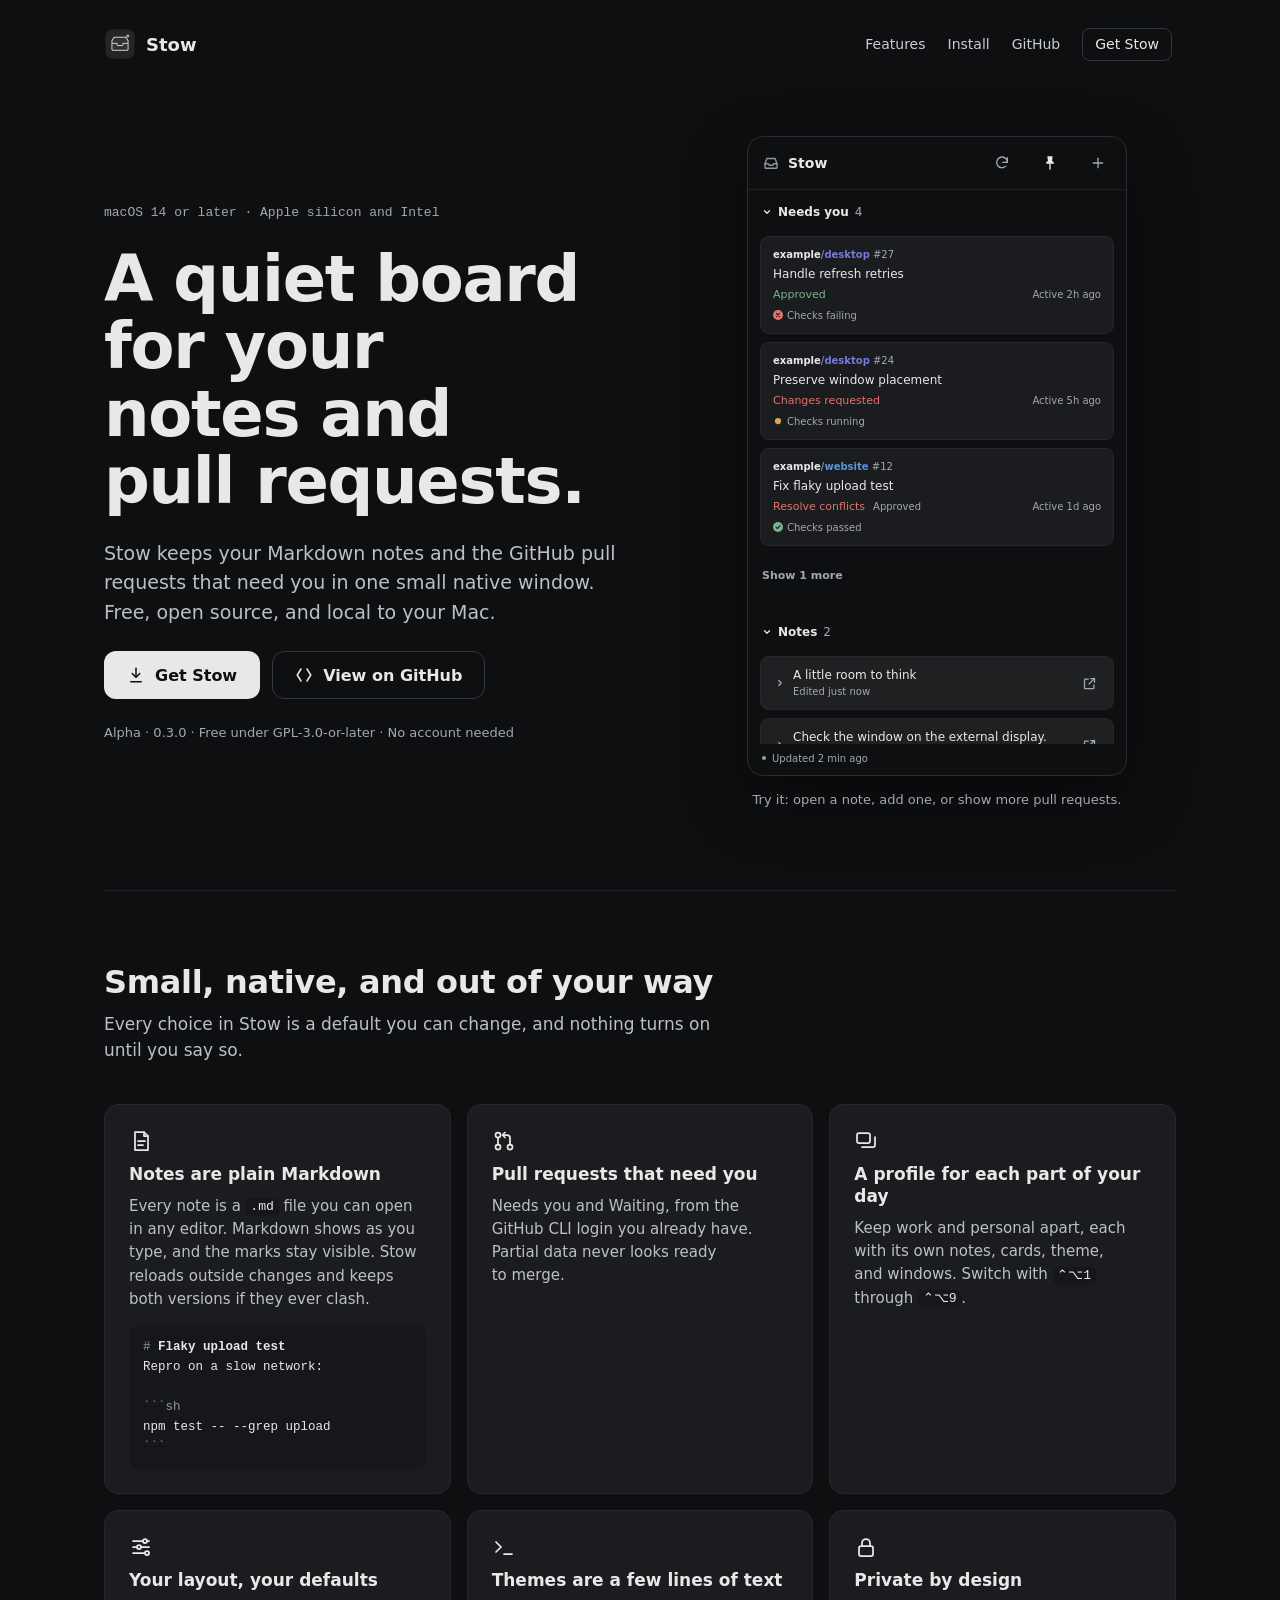
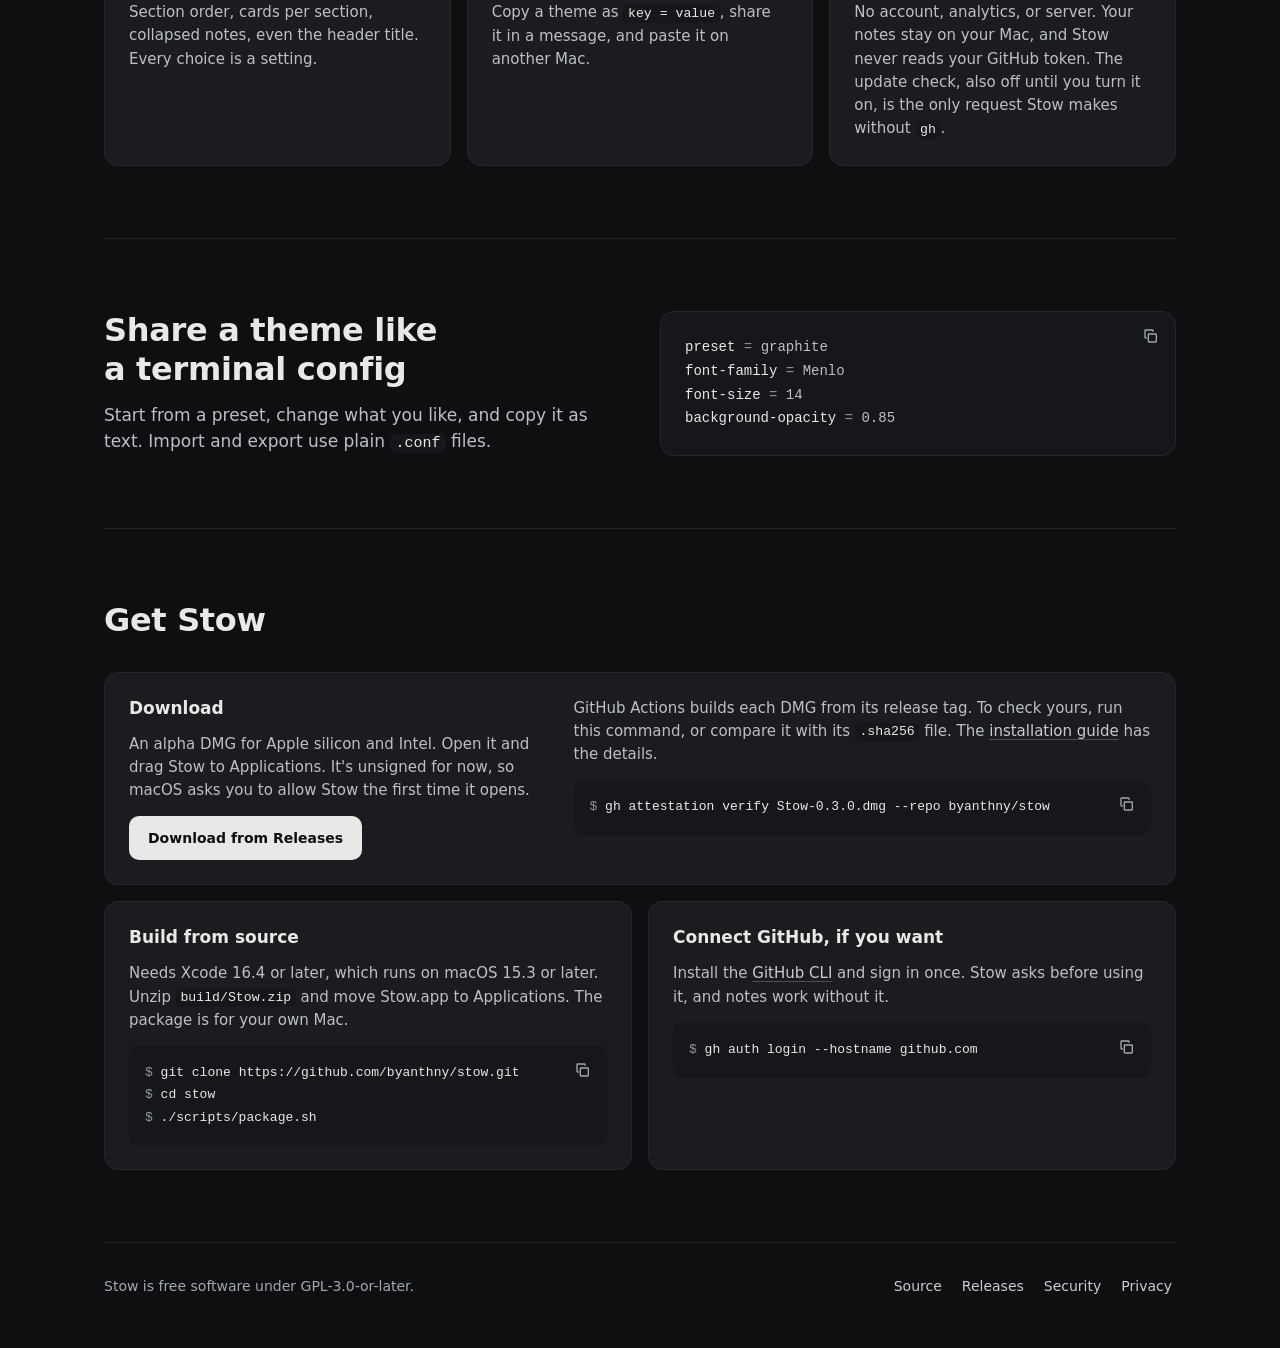
==== commit 132a1560: "feat(site): lead Get Stow with the DMG and how to check it The download is now the wide card, with t" ====
--- a/site/index.html
+++ b/site/index.html
@@ -267,7 +267,18 @@
     <section class="band" id="install" aria-labelledby="install-title">
       <h2 class="install-title" id="install-title">Get Stow</h2>
       <div class="install-grid">
-        <article class="card card-wide" aria-labelledby="build-title">
+        <article class="card card-wide" id="download" aria-labelledby="download-title">
+          <div class="card-part">
+            <h3 id="download-title">Download</h3>
+            <p>An alpha DMG for Apple silicon and Intel. Open it and drag Stow to Applications. It's unsigned for now, so macOS asks you to allow Stow the first time it opens.</p>
+            <a class="btn btn-primary btn-small" href="https://github.com/byanthny/stow/releases">Download from Releases</a>
+          </div>
+          <div class="card-part">
+            <p>GitHub Actions builds each DMG from its release tag. To check yours, run this command, or compare it with its <code>.sha256</code> file. The <a href="https://github.com/byanthny/stow/blob/main/docs/install.md">installation guide</a> has the details.</p>
+            <pre class="code" translate="no" data-copy="Copy verify command"><code><span class="line">gh attestation verify Stow-0.3.0.dmg <span class="flag">--repo</span> byanthny/stow</span></code></pre>
+          </div>
+        </article>
+        <article class="card" aria-labelledby="build-title">
           <h3 id="build-title">Build from source</h3>
           <p>Needs Xcode 16.4 or later, which runs on macOS 15.3 or later. Unzip <code>build/Stow.zip</code> and move Stow.app to Applications. The package is for your own Mac.</p>
           <pre class="code" translate="no" data-copy="Copy commands"><code><span class="line">git clone <span class="cont" aria-hidden="true">\
@@ -277,11 +288,6 @@
           <h3 id="github-title">Connect GitHub, if you want</h3>
           <p>Install the <a href="https://cli.github.com/">GitHub CLI</a> and sign in once. Stow asks before using it, and notes work without it.</p>
           <pre class="code" translate="no" data-copy="Copy command"><code><span class="line">gh auth login --hostname github.com</span></code></pre>
-        </article>
-        <article class="card" id="download" aria-labelledby="download-title">
-          <h3 id="download-title">Download</h3>
-          <p>An unsigned alpha DMG for Apple silicon and Intel. Signed builds come later.</p>
-          <a class="btn btn-primary btn-small" href="https://github.com/byanthny/stow/releases">Download from Releases</a>
         </article>
       </div>
     </section>
--- a/site/styles.css
+++ b/site/styles.css
@@ -422,6 +422,11 @@
   text-indent: -2ch;
 }
 
+/* A flag never breaks between its dashes. */
+.flag {
+  white-space: nowrap;
+}
+
 /* A shell line continuation, shown only where the command can't fit on one line. */
 .cont {
   display: none;
@@ -507,8 +512,16 @@
   gap: 16px;
 }
 
-.install-grid .card {
+.install-grid .card,
+.card-part {
   gap: 14px;
+}
+
+/* The wide card's two halves. */
+.card-part {
+  display: flex;
+  flex-direction: column;
+  min-width: 0;
 }
 
 .install-grid .btn {
@@ -516,7 +529,7 @@
 }
 
 /* Two columns start where the GitHub command still fits on one line. */
-@media (min-width: 800px) {
+@media (min-width: 960px) {
   .install-grid {
     grid-template-columns: repeat(2, minmax(0, 1fr));
   }
@@ -526,18 +539,20 @@
   }
 }
 
-@media (min-width: 960px) {
+/* Until the page is near its widest, the clone command needs two lines in its half. */
+@media (min-width: 960px) and (max-width: 1119px) {
+  .cont {
+    display: inline;
+  }
+}
+
+/* From here, the verify command fits on one line beside the download. */
+@media (min-width: 1080px) {
   .install-grid .card-wide {
     display: grid;
     grid-template-columns: minmax(0, 5fr) minmax(0, 7fr);
-    grid-template-rows: auto 1fr;
     align-items: start;
     column-gap: 32px;
-  }
-
-  .card-wide > pre {
-    grid-column: 2;
-    grid-row: 1 / span 2;
   }
 }
 
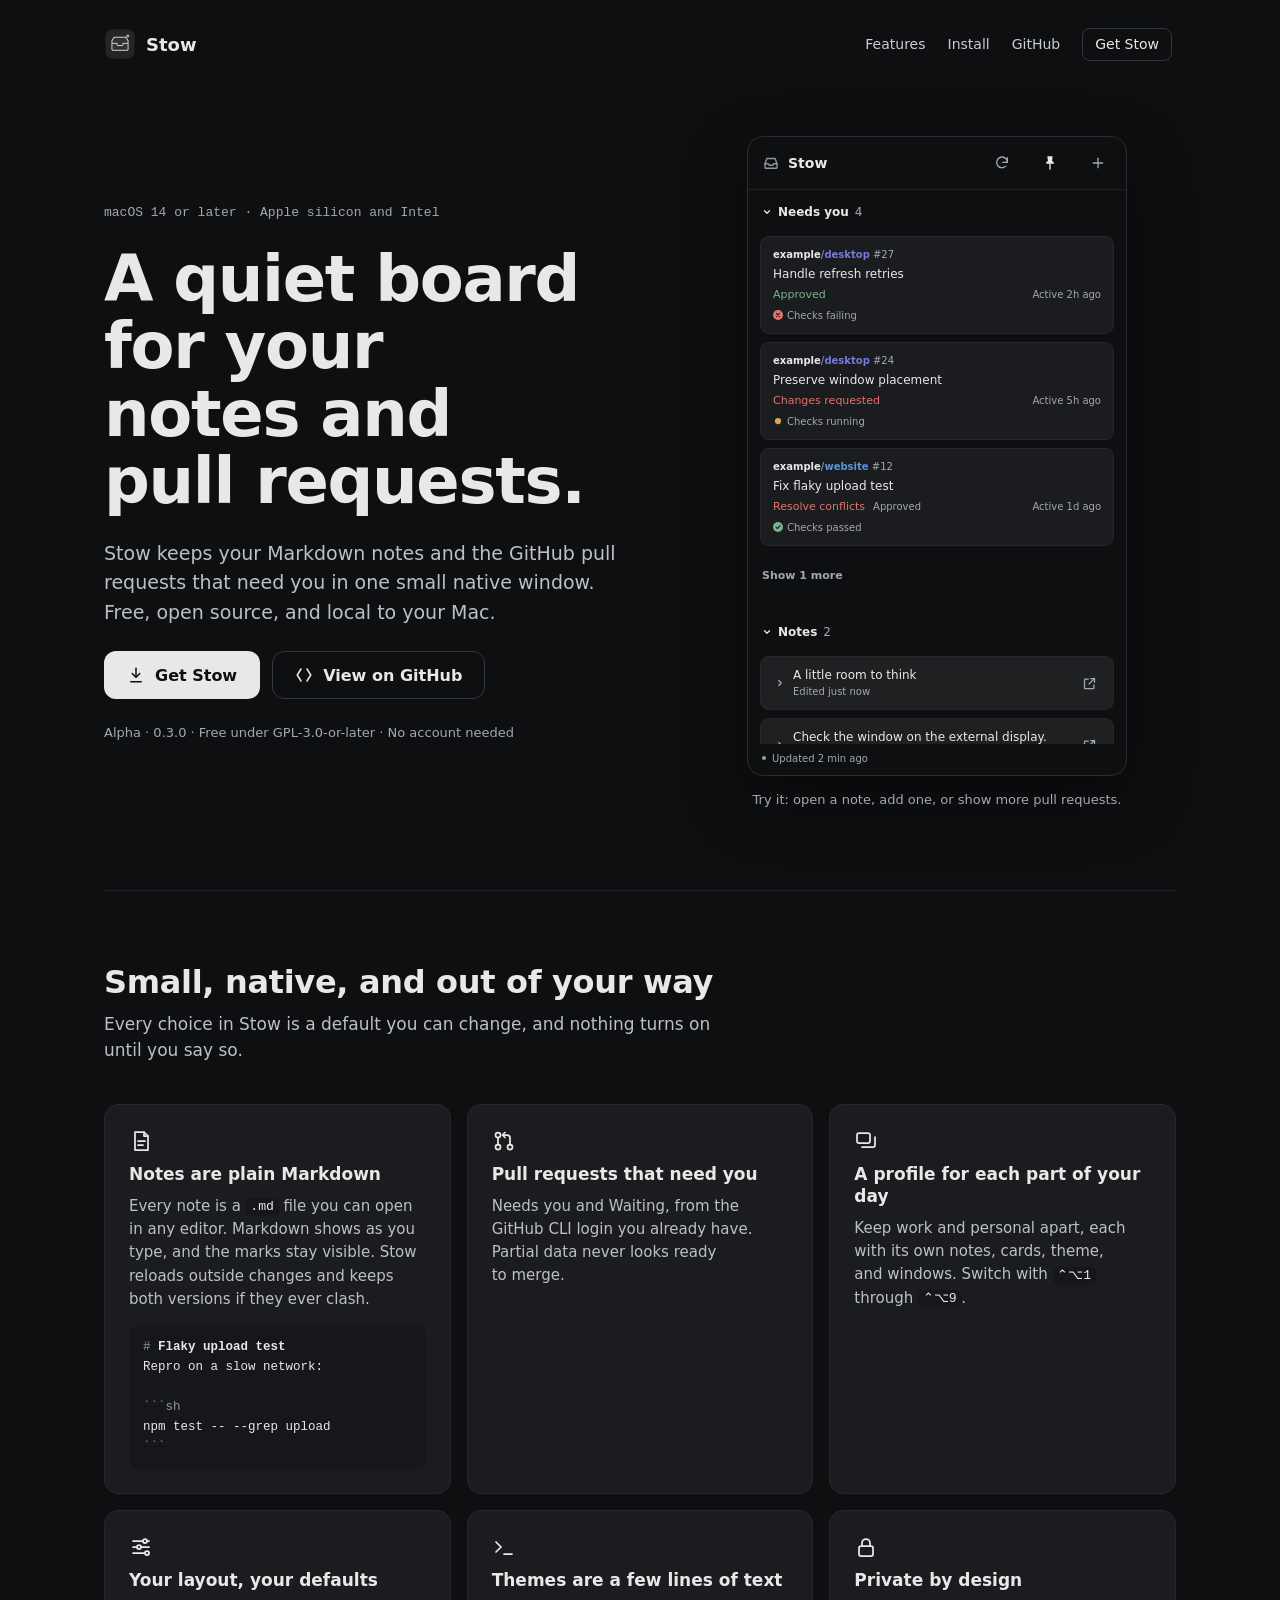
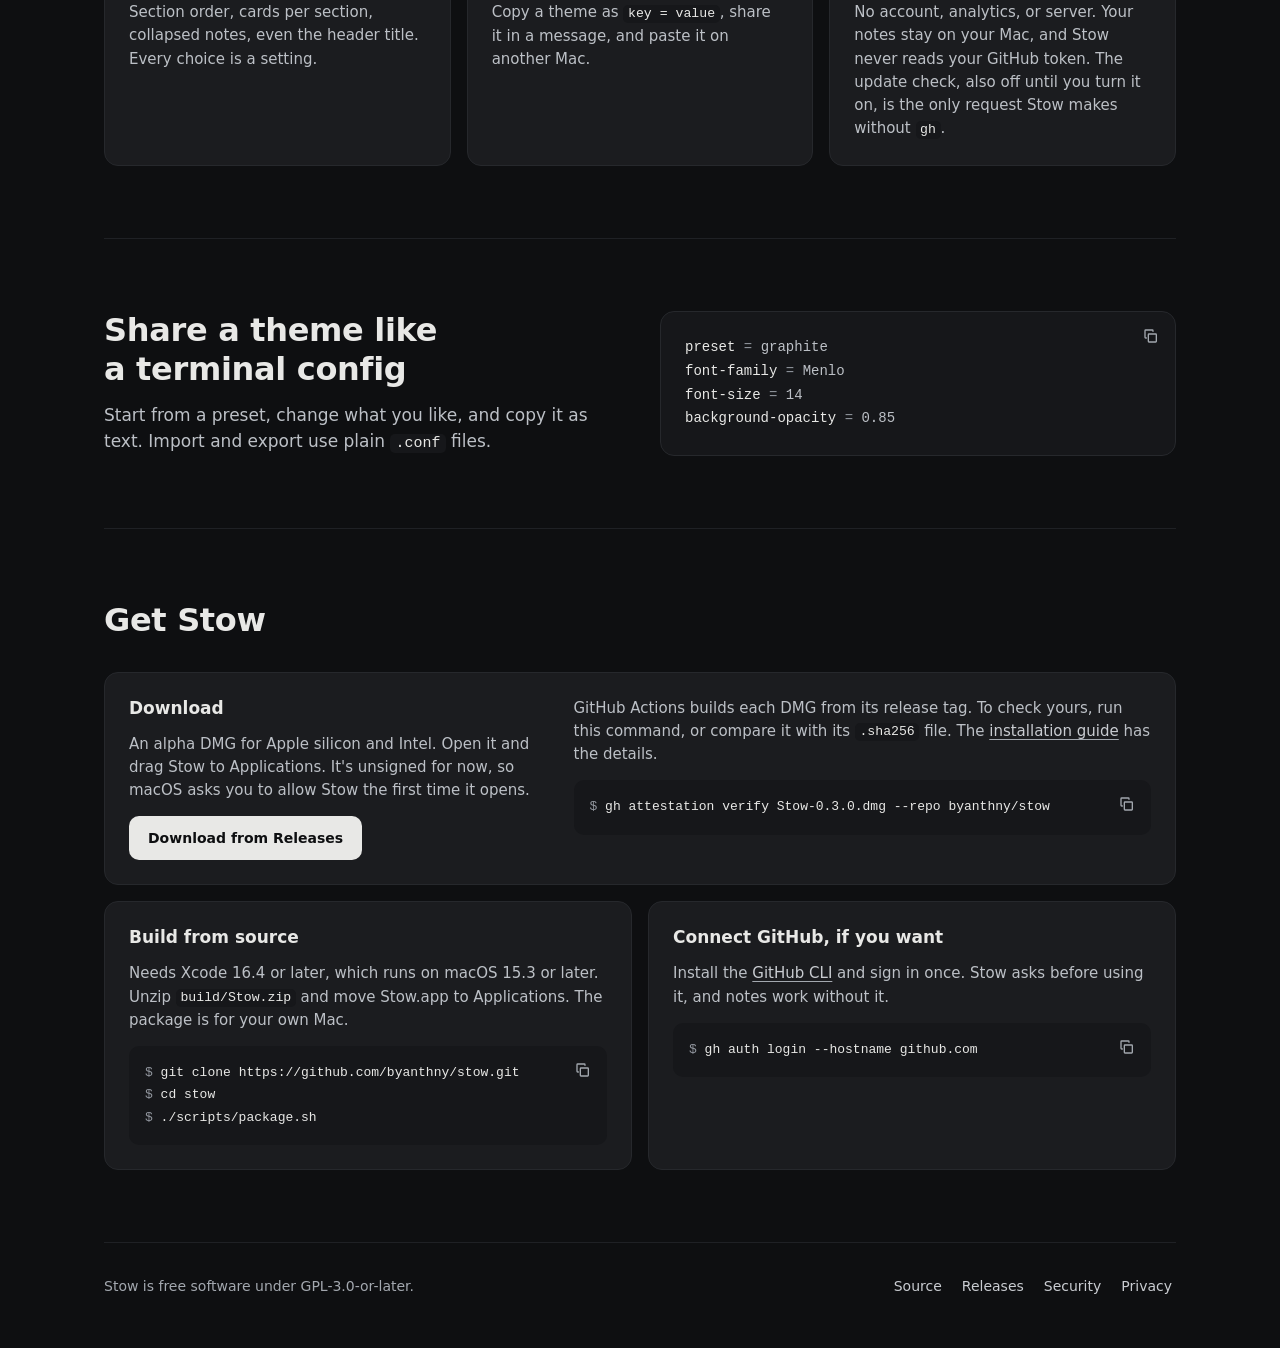
==== commit 6ee7b2c5: "feat(site): show the 0.3.0 board in the link preview The image has a new name so caches fetch it, an" ====
--- a/site/index.html
+++ b/site/index.html
@@ -13,10 +13,10 @@
   <meta property="og:site_name" content="Stow">
   <meta property="og:title" content="Stow, a quiet board for notes and pull requests">
   <meta property="og:description" content="Markdown notes and the GitHub pull requests that need you, in one small native Mac window. Free and open source.">
-  <meta property="og:image" content="https://stow.byanthny.com/assets/og.png">
+  <meta property="og:image" content="https://stow.byanthny.com/assets/og-0.3.0.png">
   <meta property="og:image:width" content="1200">
   <meta property="og:image:height" content="630">
-  <meta property="og:image:alt" content="The Stow board with pull requests that need you and Markdown notes, beside the headline.">
+  <meta property="og:image:alt" content="The Stow board with pull requests that need you, each repository in its own color, and Markdown notes, beside the headline.">
   <meta name="twitter:card" content="summary_large_image">
   <link rel="icon" href="favicon.ico" sizes="32x32">
   <link rel="icon" href="assets/icon-128.png" type="image/png" sizes="128x128">
--- a/site/styles.css
+++ b/site/styles.css
@@ -73,9 +73,10 @@
   color: var(--accent-hover);
 }
 
+/* In-text links keep an underline at 3:1 or better against the cards. */
 p a {
   text-decoration: underline;
-  text-decoration-color: var(--outline-hover);
+  text-decoration-color: var(--muted);
   text-underline-offset: 0.2em;
 }
 
@@ -599,6 +600,16 @@
     justify-content: flex-end;
     margin-right: -4px;
   }
+}
+
+/* 404 page */
+
+.not-found {
+  display: flex;
+  flex-direction: column;
+  align-items: flex-start;
+  gap: 24px;
+  padding-block: 96px 120px;
 }
 
 /* Board demo, a small copy of the app's board window */
@@ -1050,6 +1061,12 @@
     padding-block: 24px 56px;
   }
 
+  .not-found {
+    align-items: center;
+    padding-block: 48px 72px;
+    text-align: center;
+  }
+
   .actions {
     gap: 10px;
   }
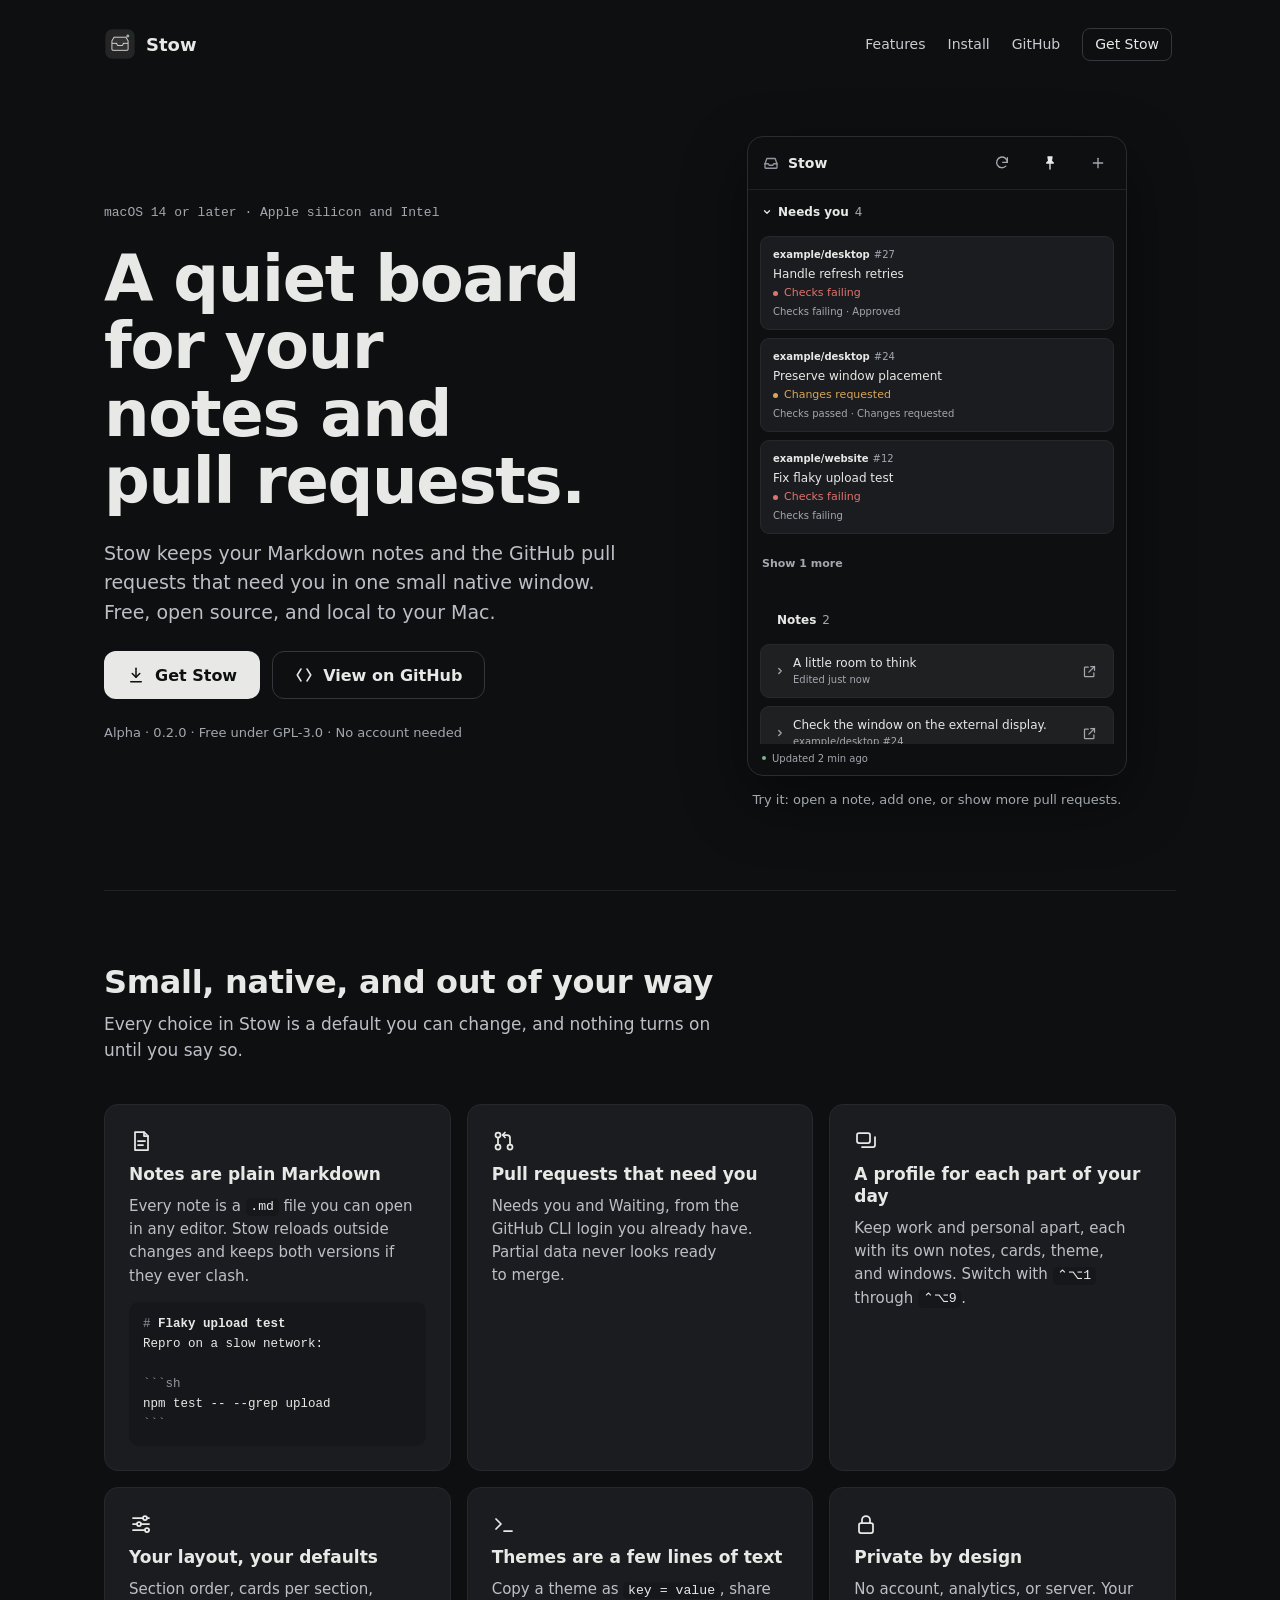
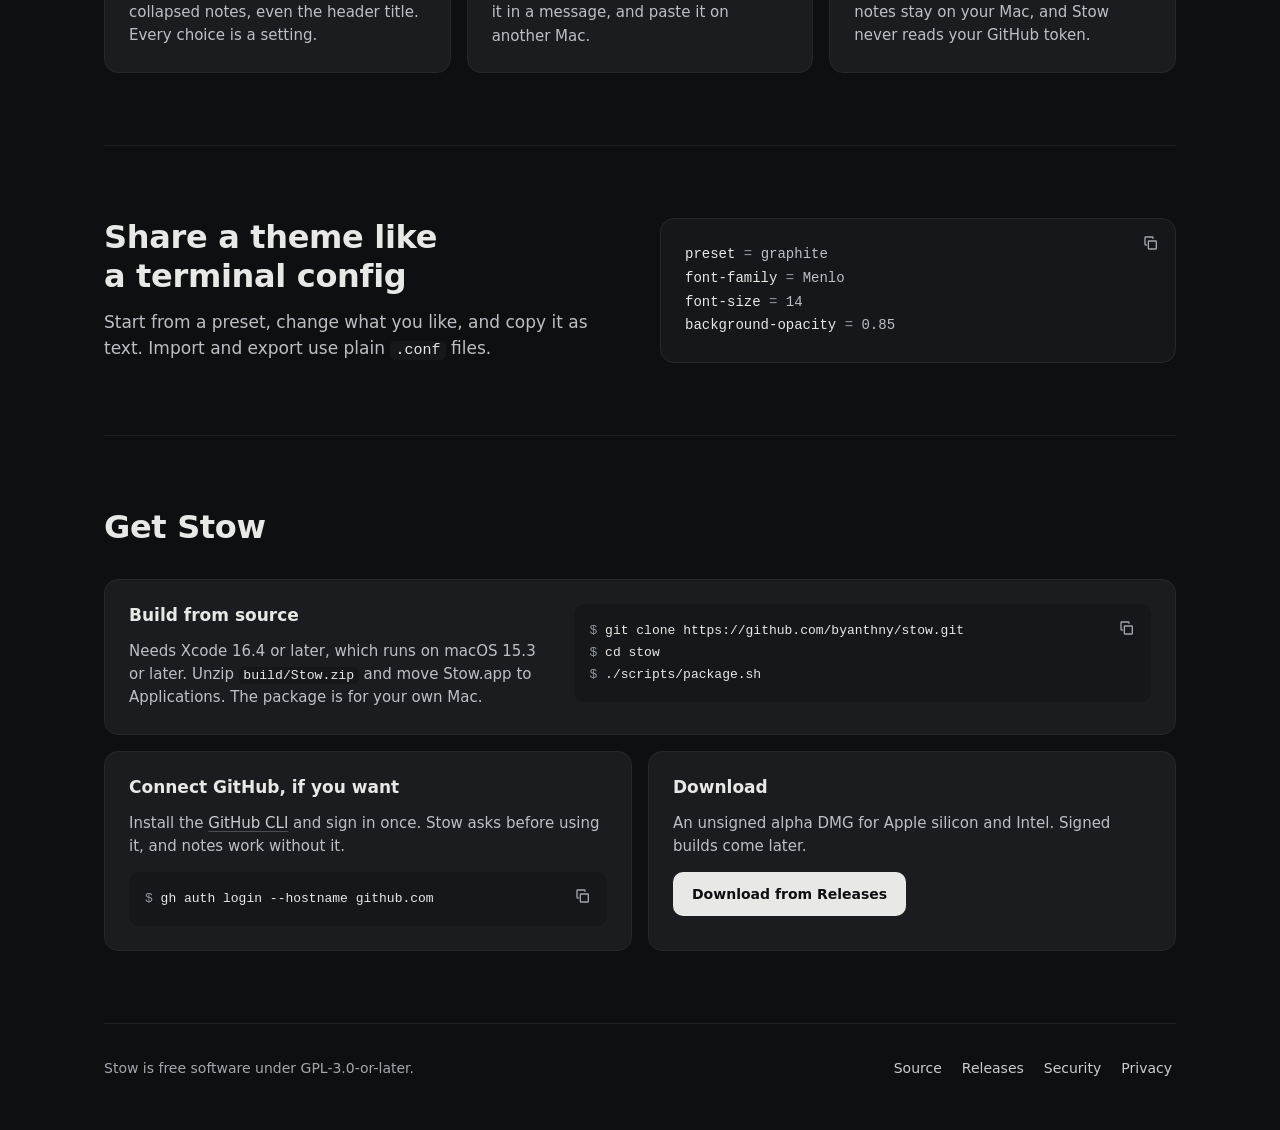
==== commit 1ada1706: "feat: live notes and board polish (#16) ## What changed  Alpha feedback on notes and the board.  **N" ====
--- a/site/index.html
+++ b/site/index.html
@@ -13,10 +13,10 @@
   <meta property="og:site_name" content="Stow">
   <meta property="og:title" content="Stow, a quiet board for notes and pull requests">
   <meta property="og:description" content="Markdown notes and the GitHub pull requests that need you, in one small native Mac window. Free and open source.">
-  <meta property="og:image" content="https://stow.byanthny.com/assets/og-0.3.0.png">
+  <meta property="og:image" content="https://stow.byanthny.com/assets/og.png">
   <meta property="og:image:width" content="1200">
   <meta property="og:image:height" content="630">
-  <meta property="og:image:alt" content="The Stow board with pull requests that need you, each repository in its own color, and Markdown notes, beside the headline.">
+  <meta property="og:image:alt" content="The Stow board with pull requests that need you and Markdown notes, beside the headline.">
   <meta name="twitter:card" content="summary_large_image">
   <link rel="icon" href="favicon.ico" sizes="32x32">
   <link rel="icon" href="assets/icon-128.png" type="image/png" sizes="128x128">
@@ -57,7 +57,7 @@
             View on GitHub
           </a>
         </div>
-        <p class="fine">Alpha · 0.3.0 · Free under GPL-3.0-or-later · No account needed</p>
+        <p class="fine">Alpha · 0.2.0 · Free under GPL-3.0 · No account needed</p>
       </div>
 
       <figure class="demo">
@@ -86,40 +86,36 @@
             <div class="section-body" id="needs-body">
               <ul class="cards" role="list">
                 <li class="pr">
-                  <p class="pr-repo"><span class="pr-name">example<span class="repo-desktop">/desktop</span></span> <span class="pr-num">#27</span></p>
+                  <p class="pr-repo"><span class="pr-name">example/desktop</span> <span class="pr-num">#27</span></p>
                   <p class="pr-title">Handle refresh retries</p>
-                  <p class="pr-state"><span class="tone-green">Approved</span> <span class="pr-active">Active 2h ago</span></p>
-                  <p class="pr-checks"><svg class="checks-icon tone-red" aria-hidden="true" width="10" height="10" viewBox="0 0 16 16"><circle cx="8" cy="8" r="8" fill="currentColor"/><path class="checks-mark" d="M5.5 5.5l5 5m0-5l-5 5" fill="none" stroke-width="1.75" stroke-linecap="round"/></svg>Checks failing</p>
-                </li>
-                <li class="pr">
-                  <p class="pr-repo"><span class="pr-name">example<span class="repo-desktop">/desktop</span></span> <span class="pr-num">#24</span></p>
+                  <p class="pr-reason tone-red"><span class="dot" aria-hidden="true"></span>Checks failing</p>
+                  <p class="pr-meta">Checks failing · Approved</p>
+                </li>
+                <li class="pr">
+                  <p class="pr-repo"><span class="pr-name">example/desktop</span> <span class="pr-num">#24</span></p>
                   <p class="pr-title">Preserve window placement</p>
-                  <p class="pr-state"><span class="tone-red">Changes requested</span> <span class="pr-active">Active 5h ago</span></p>
-                  <p class="pr-checks"><svg class="checks-icon tone-amber" aria-hidden="true" width="10" height="10" viewBox="0 0 16 16"><circle cx="8" cy="8" r="5" fill="currentColor"/></svg>Checks running</p>
-                </li>
-                <li class="pr">
-                  <p class="pr-repo"><span class="pr-name">example<span class="repo-website">/website</span></span> <span class="pr-num">#12</span></p>
+                  <p class="pr-reason tone-amber"><span class="dot" aria-hidden="true"></span>Changes requested</p>
+                  <p class="pr-meta">Checks passed · Changes requested</p>
+                </li>
+                <li class="pr">
+                  <p class="pr-repo"><span class="pr-name">example/website</span> <span class="pr-num">#12</span></p>
                   <p class="pr-title">Fix flaky upload test</p>
-                  <p class="pr-state"><span class="tone-red">Resolve conflicts</span> <span class="pr-note">Approved</span> <span class="pr-active">Active 1d ago</span></p>
-                  <p class="pr-checks"><svg class="checks-icon tone-green" aria-hidden="true" width="10" height="10" viewBox="0 0 16 16"><circle cx="8" cy="8" r="8" fill="currentColor"/><path class="checks-mark" d="M4.75 8.25l2.25 2.25 4.25-4.5" fill="none" stroke-width="1.75" stroke-linecap="round" stroke-linejoin="round"/></svg>Checks passed</p>
+                  <p class="pr-reason tone-red"><span class="dot" aria-hidden="true"></span>Checks failing</p>
+                  <p class="pr-meta">Checks failing</p>
                 </li>
                 <li class="pr" data-extra hidden>
-                  <p class="pr-repo"><span class="pr-name">sample-org<span class="repo-api">/api</span></span> <span class="pr-num">#58</span></p>
+                  <p class="pr-repo"><span class="pr-name">sample-org/api</span> <span class="pr-num">#58</span></p>
                   <p class="pr-title">Drop legacy flags</p>
-                  <p class="pr-state"><span class="tone-green">Ready to merge</span> <span class="pr-note">Approved</span> <span class="pr-active">Active 2d ago</span></p>
-                  <p class="pr-checks"><svg class="checks-icon tone-green" aria-hidden="true" width="10" height="10" viewBox="0 0 16 16"><circle cx="8" cy="8" r="8" fill="currentColor"/><path class="checks-mark" d="M4.75 8.25l2.25 2.25 4.25-4.5" fill="none" stroke-width="1.75" stroke-linecap="round" stroke-linejoin="round"/></svg>Checks passed</p>
+                  <p class="pr-reason tone-green"><span class="dot" aria-hidden="true"></span>Ready to merge</p>
+                  <p class="pr-meta">Checks passed · Approved</p>
                 </li>
               </ul>
               <button type="button" class="more" data-action="more" data-showing="false">Show 1 more</button>
             </div>
             <p class="summary" id="needs-summary" hidden>desktop: Handle refresh retries · desktop: Preserve window placement</p>
 
-            <button type="button" class="section-toggle" data-action="section" aria-expanded="true" aria-controls="notes-body" data-summary="notes-summary">
-              <svg class="chev" aria-hidden="true" width="10" height="10" viewBox="0 0 24 24" fill="none" stroke="currentColor" stroke-width="3" stroke-linecap="round" stroke-linejoin="round"><path d="M9 6l6 6-6 6"/></svg>
-              Notes
-              <span class="count"><span data-notes-count>2</span><span class="sr-only"> notes</span></span>
-            </button>
-            <div class="notes-wrap" id="notes-body">
+            <div class="section-label">Notes <span class="count" data-notes-count>2</span></div>
+            <div class="notes-wrap">
               <ul class="notes" role="list" data-notes>
                 <li class="note">
                   <div class="note-row">
@@ -135,7 +131,7 @@
                     </button>
                   </div>
                   <div class="note-body" id="note-1-body" hidden>
-                    <textarea class="note-input" aria-labelledby="note-1-title" rows="5"># A little room to think
+                    <textarea class="note-input" aria-label="Note text" rows="5"># A little room to think
 
 - keep the board quiet
 - bring the next action into view</textarea>
@@ -159,7 +155,7 @@
                       <svg aria-hidden="true" width="11" height="11" viewBox="0 0 24 24" fill="none" stroke="currentColor" stroke-width="2" stroke-linecap="round" stroke-linejoin="round"><path d="M10 14a4 4 0 0 0 5.7 0l3-3a4 4 0 0 0-5.7-5.7l-1 1"/><path d="M14 10a4 4 0 0 0-5.7 0l-3 3a4 4 0 0 0 5.7 5.7l1-1"/></svg>
                       example/desktop #24
                     </p>
-                    <textarea class="note-input" aria-labelledby="note-2-title" rows="5">Check the window on the external display.</textarea>
+                    <textarea class="note-input" aria-label="Note text" rows="5">Check the window on the external display.</textarea>
                   </div>
                 </li>
               </ul>
@@ -179,12 +175,11 @@
                     </button>
                   </div>
                   <div class="note-body" hidden>
-                    <textarea class="note-input" rows="5"></textarea>
+                    <textarea class="note-input" aria-label="Note text" rows="5"></textarea>
                   </div>
                 </li>
               </template>
             </div>
-            <p class="summary" id="notes-summary" hidden>A little room to think</p>
 
             <button type="button" class="section-toggle" data-action="section" aria-expanded="false" aria-controls="waiting-body" data-summary="waiting-summary">
               <svg class="chev" aria-hidden="true" width="10" height="10" viewBox="0 0 24 24" fill="none" stroke="currentColor" stroke-width="3" stroke-linecap="round" stroke-linejoin="round"><path d="M9 6l6 6-6 6"/></svg>
@@ -194,10 +189,9 @@
             <div class="section-body" id="waiting-body" hidden>
               <ul class="cards" role="list">
                 <li class="pr">
-                  <p class="pr-repo"><span class="pr-name">example<span class="repo-toolkit">/toolkit</span></span> <span class="pr-num">#8</span></p>
+                  <p class="pr-repo"><span class="pr-name">example/toolkit</span> <span class="pr-num">#8</span></p>
                   <p class="pr-title">Add keyboard shortcuts</p>
-                  <p class="pr-state"><span class="tone-amber">Review pending</span> <span class="pr-active">Active 3h ago</span></p>
-                  <p class="pr-checks"><svg class="checks-icon tone-amber" aria-hidden="true" width="10" height="10" viewBox="0 0 16 16"><circle cx="8" cy="8" r="5" fill="currentColor"/></svg>Checks running</p>
+                  <p class="pr-reason tone-muted"><span class="dot" aria-hidden="true"></span>Waiting for review</p>
                 </li>
               </ul>
             </div>
@@ -217,7 +211,7 @@
         <li class="card">
           <svg class="card-icon" aria-hidden="true" width="24" height="24" viewBox="0 0 24 24" fill="none" stroke="currentColor" stroke-width="1.75" stroke-linecap="round" stroke-linejoin="round"><path d="M6 3h9l4 4v14H6z"/><path d="M15 3v4h4"/><path d="M9 12h7"/><path d="M9 16h5"/></svg>
           <h3>Notes are plain Markdown</h3>
-          <p>Every note is a <code>.md</code> file you can open in any editor. Markdown shows as you type, and the marks stay visible. Stow reloads outside changes and keeps both versions if they ever clash.</p>
+          <p>Every note is a <code>.md</code> file you can open in any editor. Stow reloads outside changes and keeps both versions if they ever clash.</p>
           <pre class="code code-note" translate="no"><code><span class="tok-mark">#</span> <span class="tok-heading">Flaky upload test</span>
 Repro on a slow network:
 
@@ -248,7 +242,7 @@
         <li class="card">
           <svg class="card-icon" aria-hidden="true" width="24" height="24" viewBox="0 0 24 24" fill="none" stroke="currentColor" stroke-width="1.75" stroke-linecap="round" stroke-linejoin="round"><rect x="5" y="11" width="14" height="10" rx="2"/><path d="M8 11V8a4 4 0 0 1 8 0v3"/></svg>
           <h3>Private by design</h3>
-          <p>No account, analytics, or server. Your notes stay on your Mac, and Stow never reads your GitHub token. The update check, also off until you turn it on, is the only request Stow makes without <code>gh</code>.</p>
+          <p>No account, analytics, or server. Your notes stay on your Mac, and Stow never reads your GitHub token.</p>
         </li>
       </ul>
     </section>
@@ -267,18 +261,7 @@
     <section class="band" id="install" aria-labelledby="install-title">
       <h2 class="install-title" id="install-title">Get Stow</h2>
       <div class="install-grid">
-        <article class="card card-wide" id="download" aria-labelledby="download-title">
-          <div class="card-part">
-            <h3 id="download-title">Download</h3>
-            <p>An alpha DMG for Apple silicon and Intel. Open it and drag Stow to Applications. It's unsigned for now, so macOS asks you to allow Stow the first time it opens.</p>
-            <a class="btn btn-primary btn-small" href="https://github.com/byanthny/stow/releases">Download from Releases</a>
-          </div>
-          <div class="card-part">
-            <p>GitHub Actions builds each DMG from its release tag. To check yours, run this command, or compare it with its <code>.sha256</code> file. The <a href="https://github.com/byanthny/stow/blob/main/docs/install.md">installation guide</a> has the details.</p>
-            <pre class="code" translate="no" data-copy="Copy verify command"><code><span class="line">gh attestation verify Stow-0.3.0.dmg <span class="flag">--repo</span> byanthny/stow</span></code></pre>
-          </div>
-        </article>
-        <article class="card" aria-labelledby="build-title">
+        <article class="card card-wide" aria-labelledby="build-title">
           <h3 id="build-title">Build from source</h3>
           <p>Needs Xcode 16.4 or later, which runs on macOS 15.3 or later. Unzip <code>build/Stow.zip</code> and move Stow.app to Applications. The package is for your own Mac.</p>
           <pre class="code" translate="no" data-copy="Copy commands"><code><span class="line">git clone <span class="cont" aria-hidden="true">\
@@ -288,6 +271,11 @@
           <h3 id="github-title">Connect GitHub, if you want</h3>
           <p>Install the <a href="https://cli.github.com/">GitHub CLI</a> and sign in once. Stow asks before using it, and notes work without it.</p>
           <pre class="code" translate="no" data-copy="Copy command"><code><span class="line">gh auth login --hostname github.com</span></code></pre>
+        </article>
+        <article class="card" id="download" aria-labelledby="download-title">
+          <h3 id="download-title">Download</h3>
+          <p>An unsigned alpha DMG for Apple silicon and Intel. Signed builds come later.</p>
+          <a class="btn btn-primary btn-small" href="https://github.com/byanthny/stow/releases">Download from Releases</a>
         </article>
       </div>
     </section>
--- a/site/styles.css
+++ b/site/styles.css
@@ -73,10 +73,9 @@
   color: var(--accent-hover);
 }
 
-/* In-text links keep an underline at 3:1 or better against the cards. */
 p a {
   text-decoration: underline;
-  text-decoration-color: var(--muted);
+  text-decoration-color: var(--outline-hover);
   text-underline-offset: 0.2em;
 }
 
@@ -423,11 +422,6 @@
   text-indent: -2ch;
 }
 
-/* A flag never breaks between its dashes. */
-.flag {
-  white-space: nowrap;
-}
-
 /* A shell line continuation, shown only where the command can't fit on one line. */
 .cont {
   display: none;
@@ -513,16 +507,8 @@
   gap: 16px;
 }
 
-.install-grid .card,
-.card-part {
+.install-grid .card {
   gap: 14px;
-}
-
-/* The wide card's two halves. */
-.card-part {
-  display: flex;
-  flex-direction: column;
-  min-width: 0;
 }
 
 .install-grid .btn {
@@ -530,7 +516,7 @@
 }
 
 /* Two columns start where the GitHub command still fits on one line. */
-@media (min-width: 960px) {
+@media (min-width: 800px) {
   .install-grid {
     grid-template-columns: repeat(2, minmax(0, 1fr));
   }
@@ -540,20 +526,18 @@
   }
 }
 
-/* Until the page is near its widest, the clone command needs two lines in its half. */
-@media (min-width: 960px) and (max-width: 1119px) {
-  .cont {
-    display: inline;
-  }
-}
-
-/* From here, the verify command fits on one line beside the download. */
-@media (min-width: 1080px) {
+@media (min-width: 960px) {
   .install-grid .card-wide {
     display: grid;
     grid-template-columns: minmax(0, 5fr) minmax(0, 7fr);
+    grid-template-rows: auto 1fr;
     align-items: start;
     column-gap: 32px;
+  }
+
+  .card-wide > pre {
+    grid-column: 2;
+    grid-row: 1 / span 2;
   }
 }
 
@@ -600,16 +584,6 @@
     justify-content: flex-end;
     margin-right: -4px;
   }
-}
-
-/* 404 page */
-
-.not-found {
-  display: flex;
-  flex-direction: column;
-  align-items: flex-start;
-  gap: 24px;
-  padding-block: 96px 120px;
 }
 
 /* Board demo, a small copy of the app's board window */
@@ -697,23 +671,31 @@
   scrollbar-width: thin;
 }
 
-.section-toggle {
+.section-toggle,
+.section-label {
   position: sticky;
   top: 0;
   z-index: 1;
   display: flex;
   align-items: center;
   gap: 6px;
+  min-height: 44px;
+  background: var(--bg);
+  font-size: 12px;
+  font-weight: 600;
+}
+
+.section-toggle {
   width: 100%;
-  min-height: 44px;
   padding: 0 2px;
   border: 0;
-  background: var(--bg);
-  color: var(--text);
-  font-size: 12px;
-  font-weight: 600;
+  color: var(--text);
   text-align: left;
   cursor: pointer;
+}
+
+.section-label {
+  padding: 0 2px 0 17px;
 }
 
 [aria-expanded="true"] > .chev {
@@ -765,10 +747,9 @@
 }
 
 .pr-repo {
-  overflow: hidden;
+  display: flex;
+  gap: 4px;
   font-size: 10px;
-  white-space: nowrap;
-  text-overflow: ellipsis;
 }
 
 .pr-name {
@@ -776,27 +757,8 @@
   font-weight: 600;
 }
 
-/* Repository colors from RepositoryColor.hex(for:onSurface:) on --surface. */
-.repo-desktop {
-  color: #747BDC;
-}
-
-.repo-website {
-  color: #5C95D6;
-}
-
-.repo-api {
-  color: #9A74DC;
-}
-
-.repo-toolkit {
-  color: #C25CD6;
-}
-
 .pr-num,
-.pr-note,
-.pr-active,
-.pr-checks {
+.pr-meta {
   color: var(--muted);
 }
 
@@ -805,41 +767,23 @@
   font-weight: 500;
 }
 
-/* The state in its tone, then muted notes, then the last activity on the right. */
-.pr-state {
-  display: flex;
-  align-items: baseline;
-  gap: 8px;
-  margin-top: 2px;
+.pr-reason {
+  display: flex;
+  align-items: center;
+  gap: 6px;
   font-size: 11px;
-  white-space: nowrap;
-}
-
-.pr-note,
-.pr-active,
-.pr-checks {
+}
+
+.pr-meta {
   font-size: 10px;
 }
 
-.pr-note {
-  min-width: 0;
-  overflow: hidden;
-  text-overflow: ellipsis;
-}
-
-.pr-active {
-  margin-left: auto;
-}
-
-.pr-checks {
-  display: flex;
-  align-items: center;
-  gap: 4px;
-  margin-top: 2px;
-}
-
-.checks-mark {
-  stroke: var(--surface);
+.dot {
+  flex: none;
+  width: 5px;
+  height: 5px;
+  border-radius: 50%;
+  background: currentColor;
 }
 
 .tone-red {
@@ -852,6 +796,10 @@
 
 .tone-green {
   color: var(--green);
+}
+
+.tone-muted {
+  color: var(--muted);
 }
 
 .more {
@@ -1061,12 +1009,6 @@
     padding-block: 24px 56px;
   }
 
-  .not-found {
-    align-items: center;
-    padding-block: 48px 72px;
-    text-align: center;
-  }
-
   .actions {
     gap: 10px;
   }
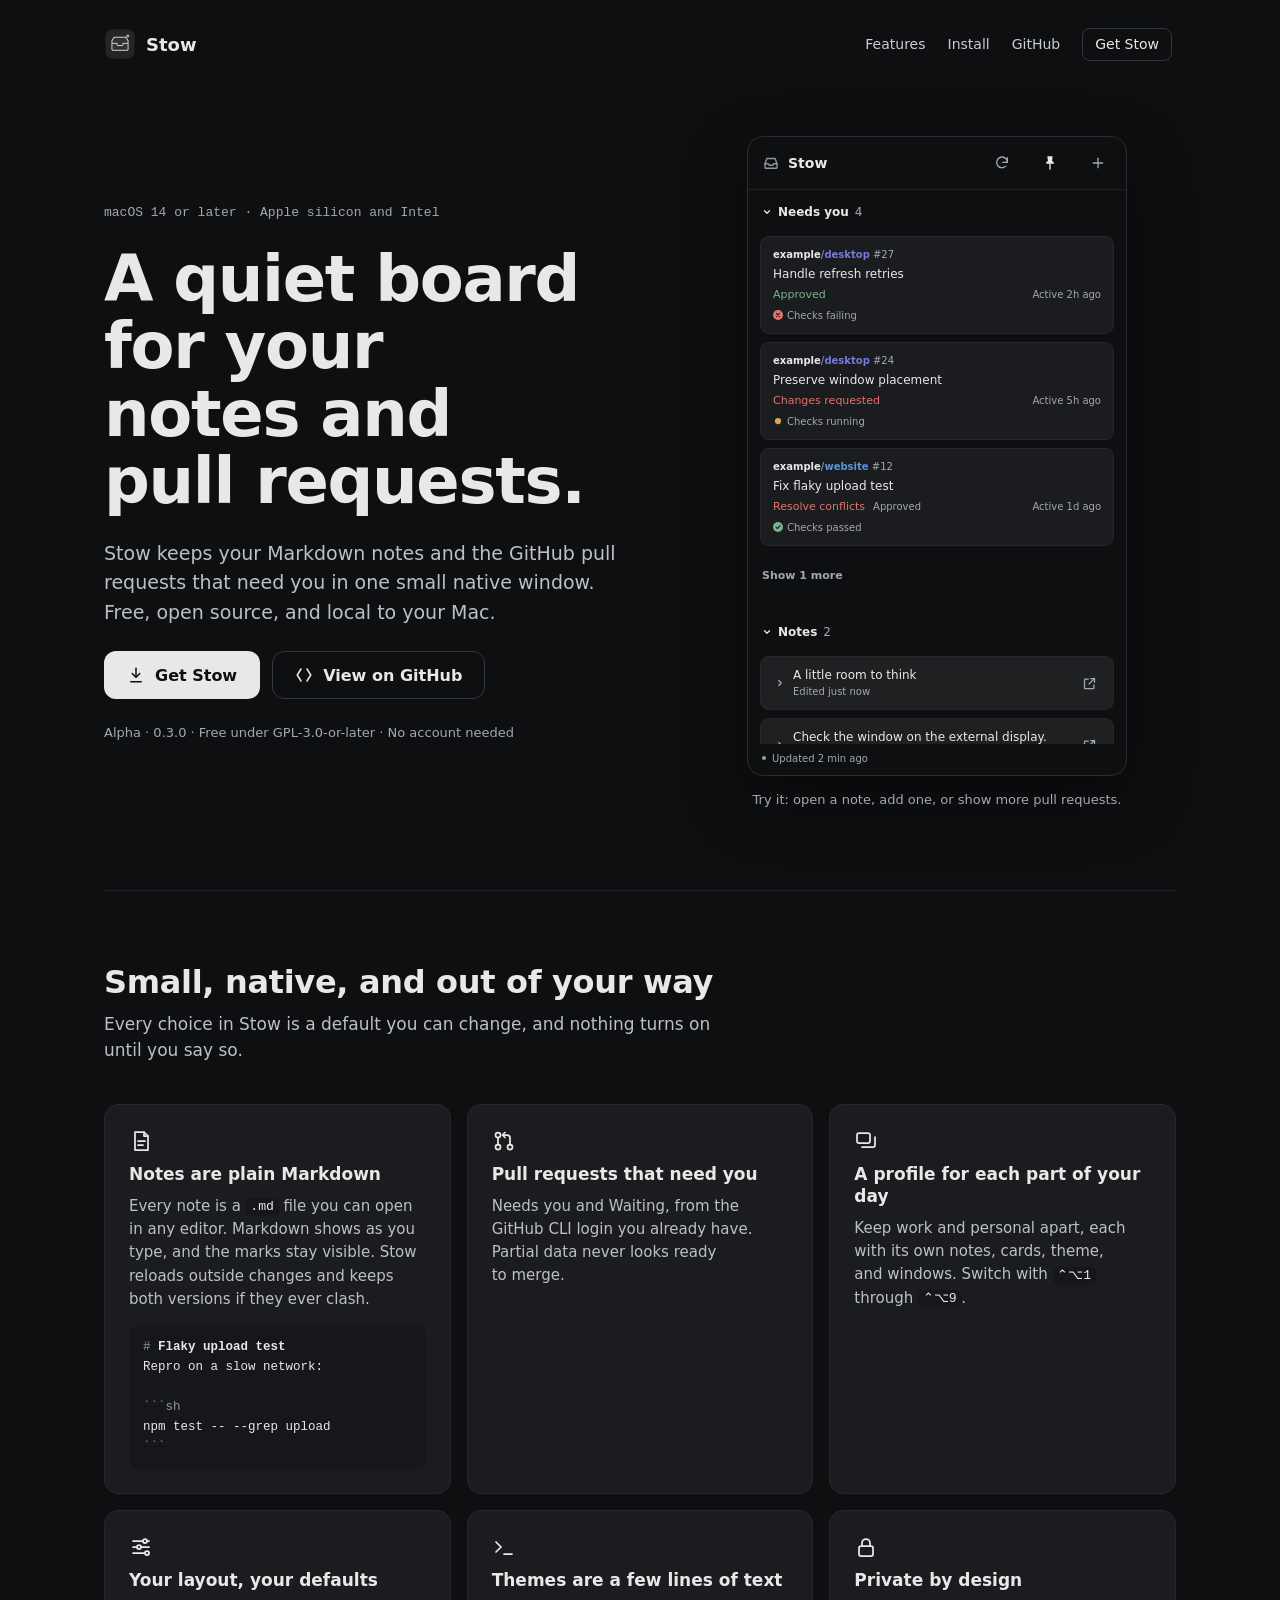
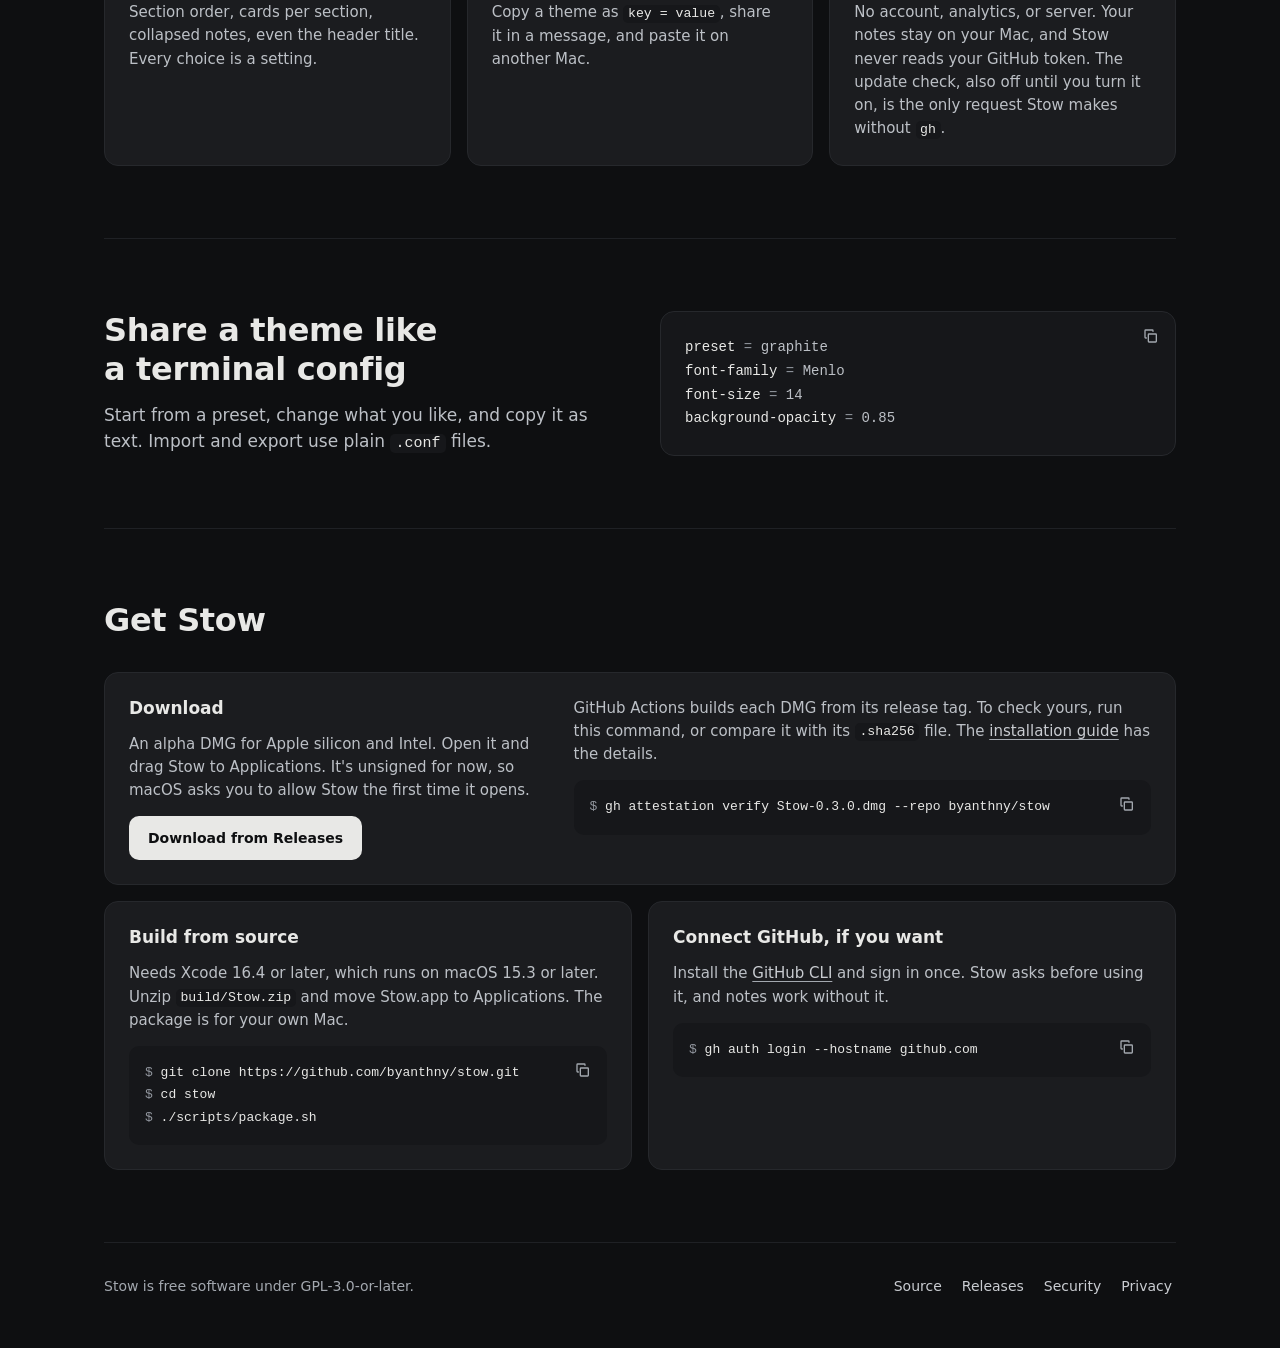
==== commit f28e7351: "feat(site): show 0.3.0 (#20) ## What changed  The site, brought up to date for 0.3.0 and the site au" ====
--- a/site/index.html
+++ b/site/index.html
@@ -13,10 +13,10 @@
   <meta property="og:site_name" content="Stow">
   <meta property="og:title" content="Stow, a quiet board for notes and pull requests">
   <meta property="og:description" content="Markdown notes and the GitHub pull requests that need you, in one small native Mac window. Free and open source.">
-  <meta property="og:image" content="https://stow.byanthny.com/assets/og.png">
+  <meta property="og:image" content="https://stow.byanthny.com/assets/og-0.3.0.png">
   <meta property="og:image:width" content="1200">
   <meta property="og:image:height" content="630">
-  <meta property="og:image:alt" content="The Stow board with pull requests that need you and Markdown notes, beside the headline.">
+  <meta property="og:image:alt" content="The Stow board with pull requests that need you, each repository in its own color, and Markdown notes, beside the headline.">
   <meta name="twitter:card" content="summary_large_image">
   <link rel="icon" href="favicon.ico" sizes="32x32">
   <link rel="icon" href="assets/icon-128.png" type="image/png" sizes="128x128">
@@ -57,7 +57,7 @@
             View on GitHub
           </a>
         </div>
-        <p class="fine">Alpha · 0.2.0 · Free under GPL-3.0 · No account needed</p>
+        <p class="fine">Alpha · 0.3.0 · Free under GPL-3.0-or-later · No account needed</p>
       </div>
 
       <figure class="demo">
@@ -86,36 +86,40 @@
             <div class="section-body" id="needs-body">
               <ul class="cards" role="list">
                 <li class="pr">
-                  <p class="pr-repo"><span class="pr-name">example/desktop</span> <span class="pr-num">#27</span></p>
+                  <p class="pr-repo"><span class="pr-name">example<span class="repo-desktop">/desktop</span></span> <span class="pr-num">#27</span></p>
                   <p class="pr-title">Handle refresh retries</p>
-                  <p class="pr-reason tone-red"><span class="dot" aria-hidden="true"></span>Checks failing</p>
-                  <p class="pr-meta">Checks failing · Approved</p>
+                  <p class="pr-state"><span class="tone-green">Approved</span> <span class="pr-active">Active 2h ago</span></p>
+                  <p class="pr-checks"><svg class="checks-icon tone-red" aria-hidden="true" width="10" height="10" viewBox="0 0 16 16"><circle cx="8" cy="8" r="8" fill="currentColor"/><path class="checks-mark" d="M5.5 5.5l5 5m0-5l-5 5" fill="none" stroke-width="1.75" stroke-linecap="round"/></svg>Checks failing</p>
                 </li>
                 <li class="pr">
-                  <p class="pr-repo"><span class="pr-name">example/desktop</span> <span class="pr-num">#24</span></p>
+                  <p class="pr-repo"><span class="pr-name">example<span class="repo-desktop">/desktop</span></span> <span class="pr-num">#24</span></p>
                   <p class="pr-title">Preserve window placement</p>
-                  <p class="pr-reason tone-amber"><span class="dot" aria-hidden="true"></span>Changes requested</p>
-                  <p class="pr-meta">Checks passed · Changes requested</p>
+                  <p class="pr-state"><span class="tone-red">Changes requested</span> <span class="pr-active">Active 5h ago</span></p>
+                  <p class="pr-checks"><svg class="checks-icon tone-amber" aria-hidden="true" width="10" height="10" viewBox="0 0 16 16"><circle cx="8" cy="8" r="5" fill="currentColor"/></svg>Checks running</p>
                 </li>
                 <li class="pr">
-                  <p class="pr-repo"><span class="pr-name">example/website</span> <span class="pr-num">#12</span></p>
+                  <p class="pr-repo"><span class="pr-name">example<span class="repo-website">/website</span></span> <span class="pr-num">#12</span></p>
                   <p class="pr-title">Fix flaky upload test</p>
-                  <p class="pr-reason tone-red"><span class="dot" aria-hidden="true"></span>Checks failing</p>
-                  <p class="pr-meta">Checks failing</p>
+                  <p class="pr-state"><span class="tone-red">Resolve conflicts</span> <span class="pr-note">Approved</span> <span class="pr-active">Active 1d ago</span></p>
+                  <p class="pr-checks"><svg class="checks-icon tone-green" aria-hidden="true" width="10" height="10" viewBox="0 0 16 16"><circle cx="8" cy="8" r="8" fill="currentColor"/><path class="checks-mark" d="M4.75 8.25l2.25 2.25 4.25-4.5" fill="none" stroke-width="1.75" stroke-linecap="round" stroke-linejoin="round"/></svg>Checks passed</p>
                 </li>
                 <li class="pr" data-extra hidden>
-                  <p class="pr-repo"><span class="pr-name">sample-org/api</span> <span class="pr-num">#58</span></p>
+                  <p class="pr-repo"><span class="pr-name">sample-org<span class="repo-api">/api</span></span> <span class="pr-num">#58</span></p>
                   <p class="pr-title">Drop legacy flags</p>
-                  <p class="pr-reason tone-green"><span class="dot" aria-hidden="true"></span>Ready to merge</p>
-                  <p class="pr-meta">Checks passed · Approved</p>
+                  <p class="pr-state"><span class="tone-green">Ready to merge</span> <span class="pr-note">Approved</span> <span class="pr-active">Active 2d ago</span></p>
+                  <p class="pr-checks"><svg class="checks-icon tone-green" aria-hidden="true" width="10" height="10" viewBox="0 0 16 16"><circle cx="8" cy="8" r="8" fill="currentColor"/><path class="checks-mark" d="M4.75 8.25l2.25 2.25 4.25-4.5" fill="none" stroke-width="1.75" stroke-linecap="round" stroke-linejoin="round"/></svg>Checks passed</p>
                 </li>
               </ul>
               <button type="button" class="more" data-action="more" data-showing="false">Show 1 more</button>
             </div>
             <p class="summary" id="needs-summary" hidden>desktop: Handle refresh retries · desktop: Preserve window placement</p>
 
-            <div class="section-label">Notes <span class="count" data-notes-count>2</span></div>
-            <div class="notes-wrap">
+            <button type="button" class="section-toggle" data-action="section" aria-expanded="true" aria-controls="notes-body" data-summary="notes-summary">
+              <svg class="chev" aria-hidden="true" width="10" height="10" viewBox="0 0 24 24" fill="none" stroke="currentColor" stroke-width="3" stroke-linecap="round" stroke-linejoin="round"><path d="M9 6l6 6-6 6"/></svg>
+              Notes
+              <span class="count"><span data-notes-count>2</span><span class="sr-only"> notes</span></span>
+            </button>
+            <div class="notes-wrap" id="notes-body">
               <ul class="notes" role="list" data-notes>
                 <li class="note">
                   <div class="note-row">
@@ -131,7 +135,7 @@
                     </button>
                   </div>
                   <div class="note-body" id="note-1-body" hidden>
-                    <textarea class="note-input" aria-label="Note text" rows="5"># A little room to think
+                    <textarea class="note-input" aria-labelledby="note-1-title" rows="5"># A little room to think
 
 - keep the board quiet
 - bring the next action into view</textarea>
@@ -155,7 +159,7 @@
                       <svg aria-hidden="true" width="11" height="11" viewBox="0 0 24 24" fill="none" stroke="currentColor" stroke-width="2" stroke-linecap="round" stroke-linejoin="round"><path d="M10 14a4 4 0 0 0 5.7 0l3-3a4 4 0 0 0-5.7-5.7l-1 1"/><path d="M14 10a4 4 0 0 0-5.7 0l-3 3a4 4 0 0 0 5.7 5.7l1-1"/></svg>
                       example/desktop #24
                     </p>
-                    <textarea class="note-input" aria-label="Note text" rows="5">Check the window on the external display.</textarea>
+                    <textarea class="note-input" aria-labelledby="note-2-title" rows="5">Check the window on the external display.</textarea>
                   </div>
                 </li>
               </ul>
@@ -175,11 +179,12 @@
                     </button>
                   </div>
                   <div class="note-body" hidden>
-                    <textarea class="note-input" aria-label="Note text" rows="5"></textarea>
+                    <textarea class="note-input" rows="5"></textarea>
                   </div>
                 </li>
               </template>
             </div>
+            <p class="summary" id="notes-summary" hidden>A little room to think</p>
 
             <button type="button" class="section-toggle" data-action="section" aria-expanded="false" aria-controls="waiting-body" data-summary="waiting-summary">
               <svg class="chev" aria-hidden="true" width="10" height="10" viewBox="0 0 24 24" fill="none" stroke="currentColor" stroke-width="3" stroke-linecap="round" stroke-linejoin="round"><path d="M9 6l6 6-6 6"/></svg>
@@ -189,9 +194,10 @@
             <div class="section-body" id="waiting-body" hidden>
               <ul class="cards" role="list">
                 <li class="pr">
-                  <p class="pr-repo"><span class="pr-name">example/toolkit</span> <span class="pr-num">#8</span></p>
+                  <p class="pr-repo"><span class="pr-name">example<span class="repo-toolkit">/toolkit</span></span> <span class="pr-num">#8</span></p>
                   <p class="pr-title">Add keyboard shortcuts</p>
-                  <p class="pr-reason tone-muted"><span class="dot" aria-hidden="true"></span>Waiting for review</p>
+                  <p class="pr-state"><span class="tone-amber">Review pending</span> <span class="pr-active">Active 3h ago</span></p>
+                  <p class="pr-checks"><svg class="checks-icon tone-amber" aria-hidden="true" width="10" height="10" viewBox="0 0 16 16"><circle cx="8" cy="8" r="5" fill="currentColor"/></svg>Checks running</p>
                 </li>
               </ul>
             </div>
@@ -211,7 +217,7 @@
         <li class="card">
           <svg class="card-icon" aria-hidden="true" width="24" height="24" viewBox="0 0 24 24" fill="none" stroke="currentColor" stroke-width="1.75" stroke-linecap="round" stroke-linejoin="round"><path d="M6 3h9l4 4v14H6z"/><path d="M15 3v4h4"/><path d="M9 12h7"/><path d="M9 16h5"/></svg>
           <h3>Notes are plain Markdown</h3>
-          <p>Every note is a <code>.md</code> file you can open in any editor. Stow reloads outside changes and keeps both versions if they ever clash.</p>
+          <p>Every note is a <code>.md</code> file you can open in any editor. Markdown shows as you type, and the marks stay visible. Stow reloads outside changes and keeps both versions if they ever clash.</p>
           <pre class="code code-note" translate="no"><code><span class="tok-mark">#</span> <span class="tok-heading">Flaky upload test</span>
 Repro on a slow network:
 
@@ -242,7 +248,7 @@
         <li class="card">
           <svg class="card-icon" aria-hidden="true" width="24" height="24" viewBox="0 0 24 24" fill="none" stroke="currentColor" stroke-width="1.75" stroke-linecap="round" stroke-linejoin="round"><rect x="5" y="11" width="14" height="10" rx="2"/><path d="M8 11V8a4 4 0 0 1 8 0v3"/></svg>
           <h3>Private by design</h3>
-          <p>No account, analytics, or server. Your notes stay on your Mac, and Stow never reads your GitHub token.</p>
+          <p>No account, analytics, or server. Your notes stay on your Mac, and Stow never reads your GitHub token. The update check, also off until you turn it on, is the only request Stow makes without <code>gh</code>.</p>
         </li>
       </ul>
     </section>
@@ -261,7 +267,18 @@
     <section class="band" id="install" aria-labelledby="install-title">
       <h2 class="install-title" id="install-title">Get Stow</h2>
       <div class="install-grid">
-        <article class="card card-wide" aria-labelledby="build-title">
+        <article class="card card-wide" id="download" aria-labelledby="download-title">
+          <div class="card-part">
+            <h3 id="download-title">Download</h3>
+            <p>An alpha DMG for Apple silicon and Intel. Open it and drag Stow to Applications. It's unsigned for now, so macOS asks you to allow Stow the first time it opens.</p>
+            <a class="btn btn-primary btn-small" href="https://github.com/byanthny/stow/releases">Download from Releases</a>
+          </div>
+          <div class="card-part">
+            <p>GitHub Actions builds each DMG from its release tag. To check yours, run this command, or compare it with its <code>.sha256</code> file. The <a href="https://github.com/byanthny/stow/blob/main/docs/install.md">installation guide</a> has the details.</p>
+            <pre class="code" translate="no" data-copy="Copy verify command"><code><span class="line">gh attestation verify Stow-0.3.0.dmg <span class="flag">--repo</span> byanthny/stow</span></code></pre>
+          </div>
+        </article>
+        <article class="card" aria-labelledby="build-title">
           <h3 id="build-title">Build from source</h3>
           <p>Needs Xcode 16.4 or later, which runs on macOS 15.3 or later. Unzip <code>build/Stow.zip</code> and move Stow.app to Applications. The package is for your own Mac.</p>
           <pre class="code" translate="no" data-copy="Copy commands"><code><span class="line">git clone <span class="cont" aria-hidden="true">\
@@ -271,11 +288,6 @@
           <h3 id="github-title">Connect GitHub, if you want</h3>
           <p>Install the <a href="https://cli.github.com/">GitHub CLI</a> and sign in once. Stow asks before using it, and notes work without it.</p>
           <pre class="code" translate="no" data-copy="Copy command"><code><span class="line">gh auth login --hostname github.com</span></code></pre>
-        </article>
-        <article class="card" id="download" aria-labelledby="download-title">
-          <h3 id="download-title">Download</h3>
-          <p>An unsigned alpha DMG for Apple silicon and Intel. Signed builds come later.</p>
-          <a class="btn btn-primary btn-small" href="https://github.com/byanthny/stow/releases">Download from Releases</a>
         </article>
       </div>
     </section>
--- a/site/styles.css
+++ b/site/styles.css
@@ -73,9 +73,10 @@
   color: var(--accent-hover);
 }
 
+/* In-text links keep an underline at 3:1 or better against the cards. */
 p a {
   text-decoration: underline;
-  text-decoration-color: var(--outline-hover);
+  text-decoration-color: var(--muted);
   text-underline-offset: 0.2em;
 }
 
@@ -422,6 +423,11 @@
   text-indent: -2ch;
 }
 
+/* A flag never breaks between its dashes. */
+.flag {
+  white-space: nowrap;
+}
+
 /* A shell line continuation, shown only where the command can't fit on one line. */
 .cont {
   display: none;
@@ -507,8 +513,16 @@
   gap: 16px;
 }
 
-.install-grid .card {
+.install-grid .card,
+.card-part {
   gap: 14px;
+}
+
+/* The wide card's two halves. */
+.card-part {
+  display: flex;
+  flex-direction: column;
+  min-width: 0;
 }
 
 .install-grid .btn {
@@ -516,7 +530,7 @@
 }
 
 /* Two columns start where the GitHub command still fits on one line. */
-@media (min-width: 800px) {
+@media (min-width: 960px) {
   .install-grid {
     grid-template-columns: repeat(2, minmax(0, 1fr));
   }
@@ -526,18 +540,20 @@
   }
 }
 
-@media (min-width: 960px) {
+/* Until the page is near its widest, the clone command needs two lines in its half. */
+@media (min-width: 960px) and (max-width: 1119px) {
+  .cont {
+    display: inline;
+  }
+}
+
+/* From here, the verify command fits on one line beside the download. */
+@media (min-width: 1080px) {
   .install-grid .card-wide {
     display: grid;
     grid-template-columns: minmax(0, 5fr) minmax(0, 7fr);
-    grid-template-rows: auto 1fr;
     align-items: start;
     column-gap: 32px;
-  }
-
-  .card-wide > pre {
-    grid-column: 2;
-    grid-row: 1 / span 2;
   }
 }
 
@@ -584,6 +600,16 @@
     justify-content: flex-end;
     margin-right: -4px;
   }
+}
+
+/* 404 page */
+
+.not-found {
+  display: flex;
+  flex-direction: column;
+  align-items: flex-start;
+  gap: 24px;
+  padding-block: 96px 120px;
 }
 
 /* Board demo, a small copy of the app's board window */
@@ -671,31 +697,23 @@
   scrollbar-width: thin;
 }
 
-.section-toggle,
-.section-label {
+.section-toggle {
   position: sticky;
   top: 0;
   z-index: 1;
   display: flex;
   align-items: center;
   gap: 6px;
+  width: 100%;
   min-height: 44px;
+  padding: 0 2px;
+  border: 0;
   background: var(--bg);
+  color: var(--text);
   font-size: 12px;
   font-weight: 600;
-}
-
-.section-toggle {
-  width: 100%;
-  padding: 0 2px;
-  border: 0;
-  color: var(--text);
   text-align: left;
   cursor: pointer;
-}
-
-.section-label {
-  padding: 0 2px 0 17px;
 }
 
 [aria-expanded="true"] > .chev {
@@ -747,9 +765,10 @@
 }
 
 .pr-repo {
-  display: flex;
-  gap: 4px;
+  overflow: hidden;
   font-size: 10px;
+  white-space: nowrap;
+  text-overflow: ellipsis;
 }
 
 .pr-name {
@@ -757,8 +776,27 @@
   font-weight: 600;
 }
 
+/* Repository colors from RepositoryColor.hex(for:onSurface:) on --surface. */
+.repo-desktop {
+  color: #747BDC;
+}
+
+.repo-website {
+  color: #5C95D6;
+}
+
+.repo-api {
+  color: #9A74DC;
+}
+
+.repo-toolkit {
+  color: #C25CD6;
+}
+
 .pr-num,
-.pr-meta {
+.pr-note,
+.pr-active,
+.pr-checks {
   color: var(--muted);
 }
 
@@ -767,23 +805,41 @@
   font-weight: 500;
 }
 
-.pr-reason {
-  display: flex;
-  align-items: center;
-  gap: 6px;
+/* The state in its tone, then muted notes, then the last activity on the right. */
+.pr-state {
+  display: flex;
+  align-items: baseline;
+  gap: 8px;
+  margin-top: 2px;
   font-size: 11px;
-}
-
-.pr-meta {
+  white-space: nowrap;
+}
+
+.pr-note,
+.pr-active,
+.pr-checks {
   font-size: 10px;
 }
 
-.dot {
-  flex: none;
-  width: 5px;
-  height: 5px;
-  border-radius: 50%;
-  background: currentColor;
+.pr-note {
+  min-width: 0;
+  overflow: hidden;
+  text-overflow: ellipsis;
+}
+
+.pr-active {
+  margin-left: auto;
+}
+
+.pr-checks {
+  display: flex;
+  align-items: center;
+  gap: 4px;
+  margin-top: 2px;
+}
+
+.checks-mark {
+  stroke: var(--surface);
 }
 
 .tone-red {
@@ -796,10 +852,6 @@
 
 .tone-green {
   color: var(--green);
-}
-
-.tone-muted {
-  color: var(--muted);
 }
 
 .more {
@@ -1009,6 +1061,12 @@
     padding-block: 24px 56px;
   }
 
+  .not-found {
+    align-items: center;
+    padding-block: 48px 72px;
+    text-align: center;
+  }
+
   .actions {
     gap: 10px;
   }
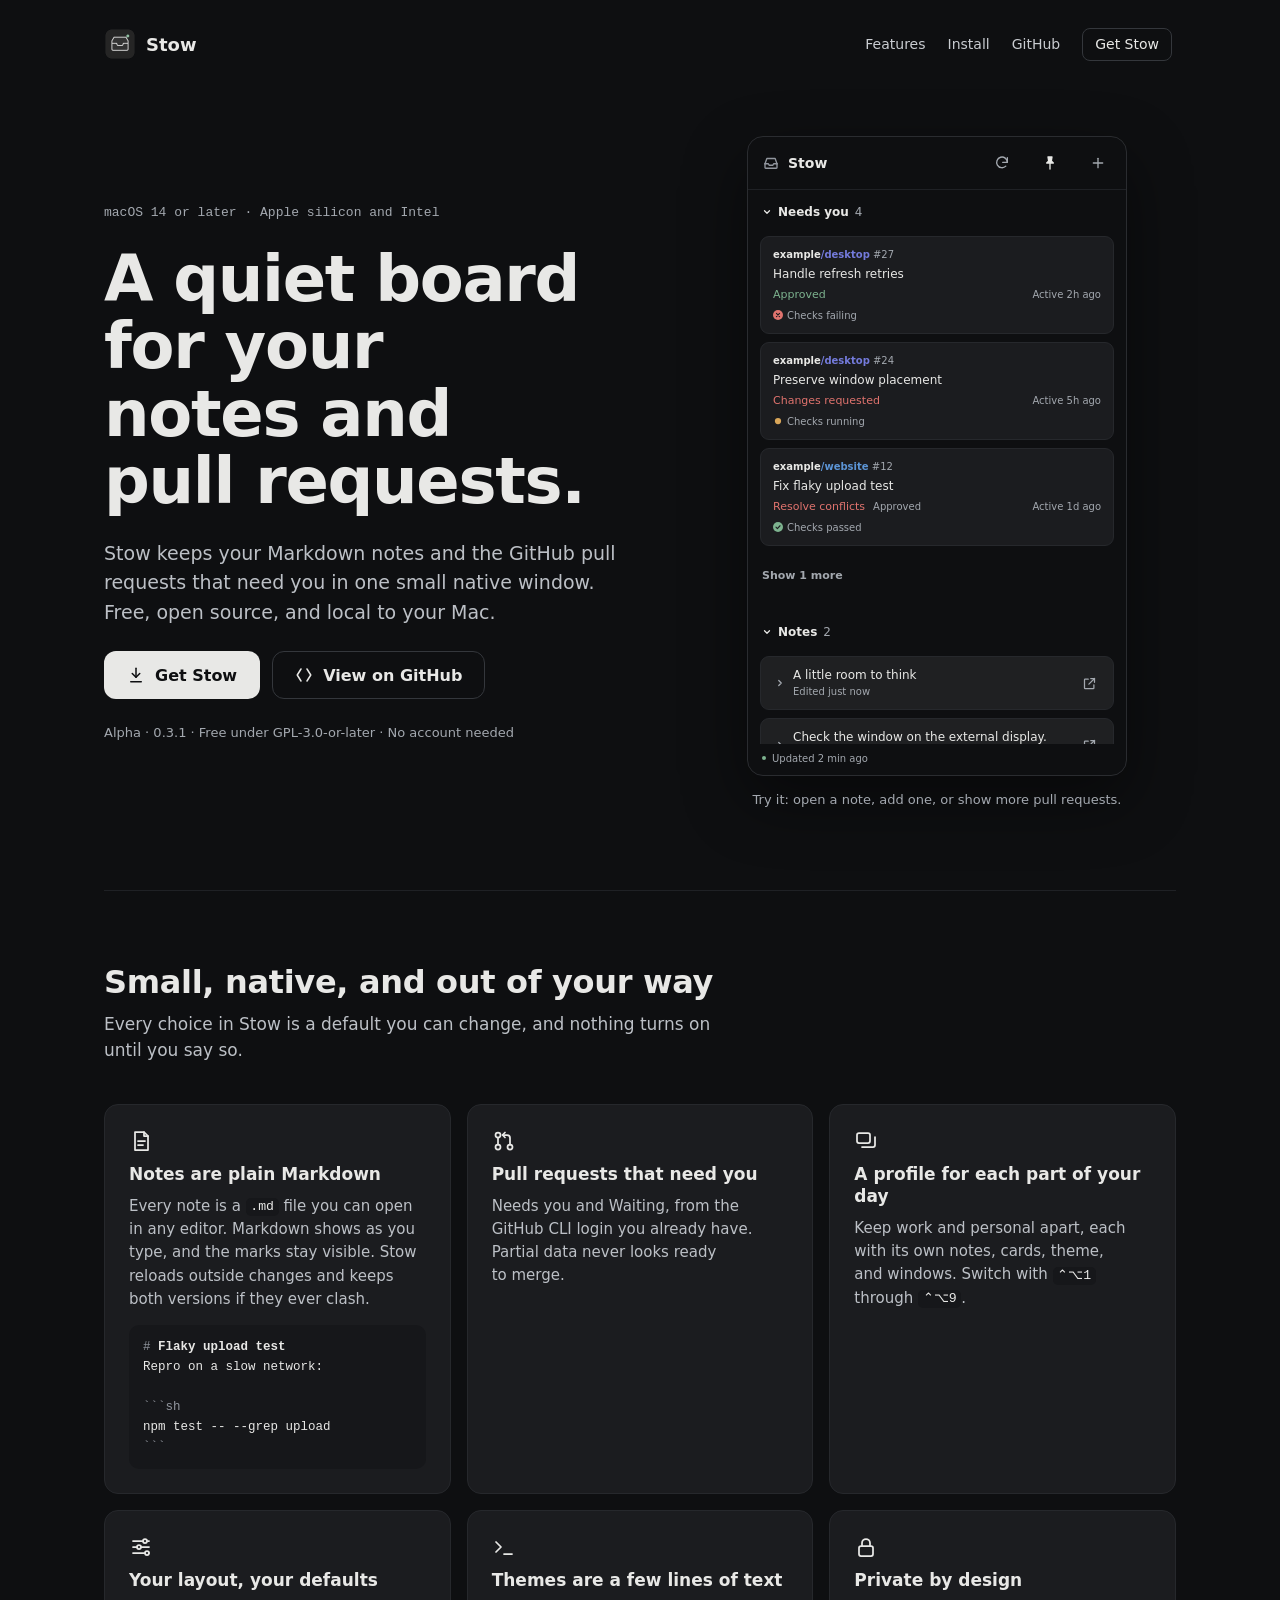
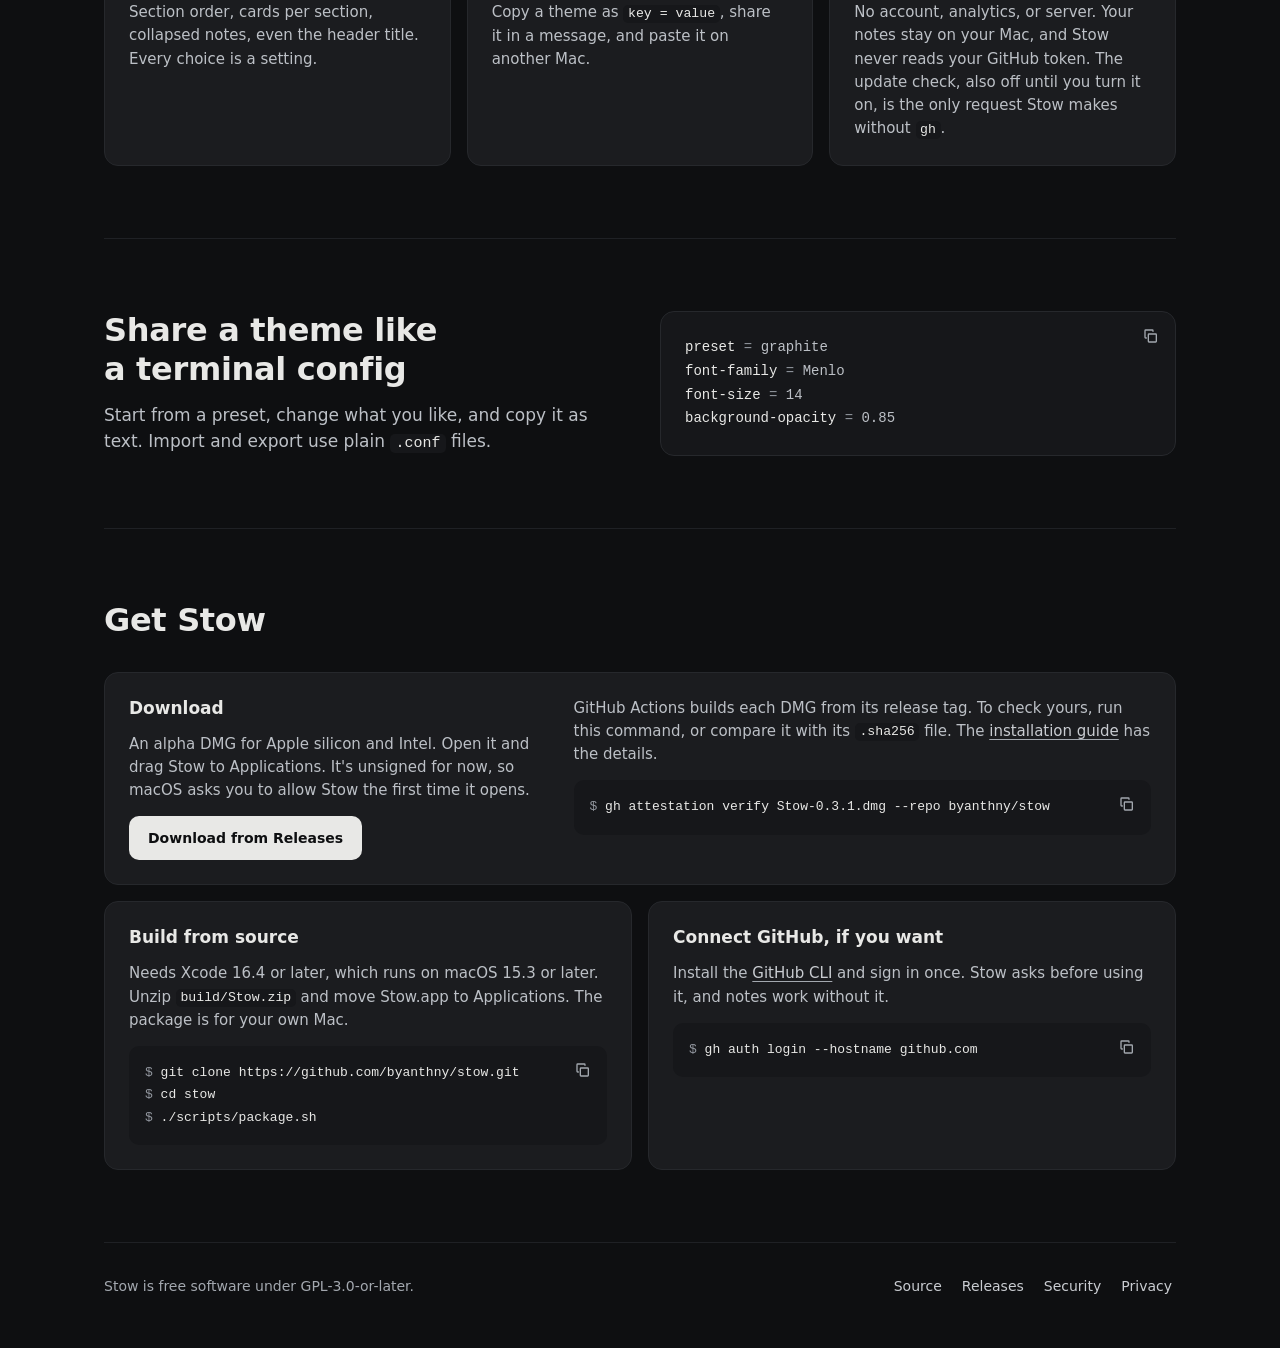
==== commit 71c22cbd: "chore(site): show 0.3.1" ====
--- a/site/index.html
+++ b/site/index.html
@@ -57,7 +57,7 @@
             View on GitHub
           </a>
         </div>
-        <p class="fine">Alpha · 0.3.0 · Free under GPL-3.0-or-later · No account needed</p>
+        <p class="fine">Alpha · 0.3.1 · Free under GPL-3.0-or-later · No account needed</p>
       </div>
 
       <figure class="demo">
@@ -275,7 +275,7 @@
           </div>
           <div class="card-part">
             <p>GitHub Actions builds each DMG from its release tag. To check yours, run this command, or compare it with its <code>.sha256</code> file. The <a href="https://github.com/byanthny/stow/blob/main/docs/install.md">installation guide</a> has the details.</p>
-            <pre class="code" translate="no" data-copy="Copy verify command"><code><span class="line">gh attestation verify Stow-0.3.0.dmg <span class="flag">--repo</span> byanthny/stow</span></code></pre>
+            <pre class="code" translate="no" data-copy="Copy verify command"><code><span class="line">gh attestation verify Stow-0.3.1.dmg <span class="flag">--repo</span> byanthny/stow</span></code></pre>
           </div>
         </article>
         <article class="card" aria-labelledby="build-title">
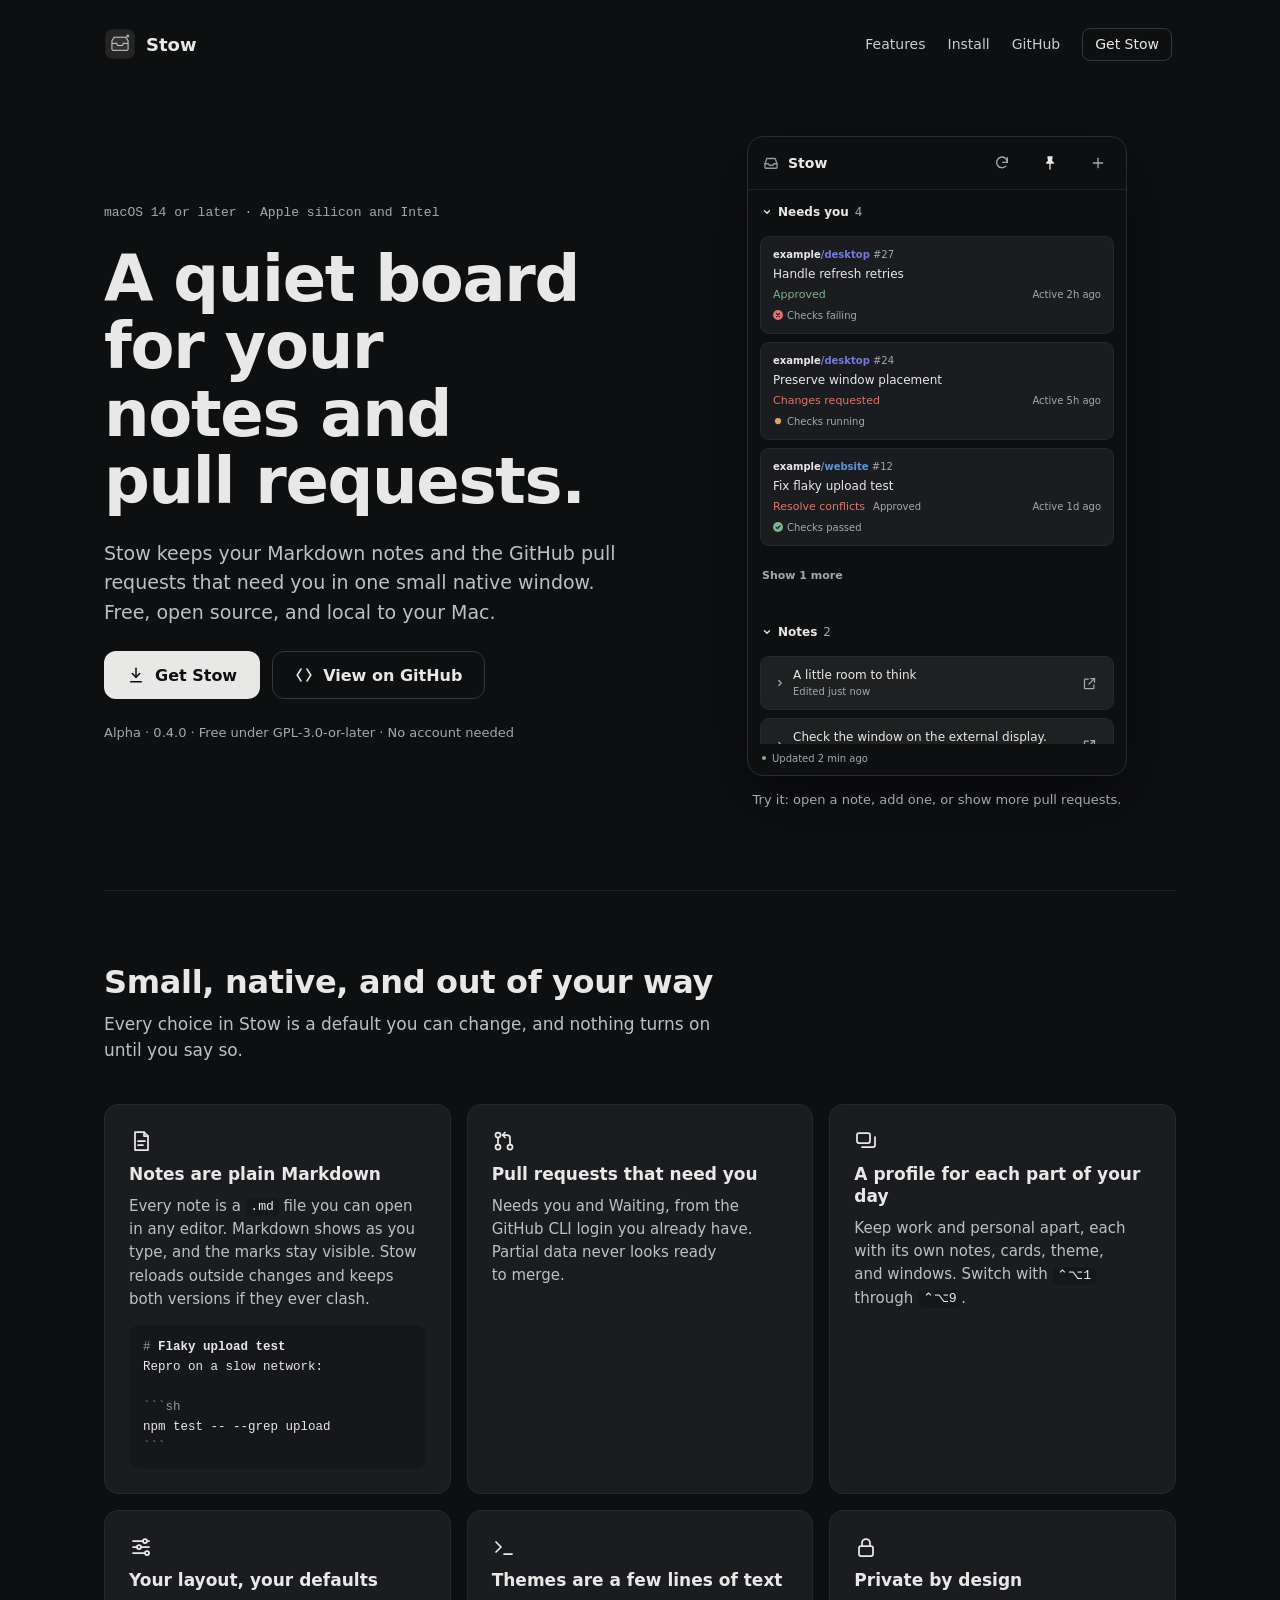
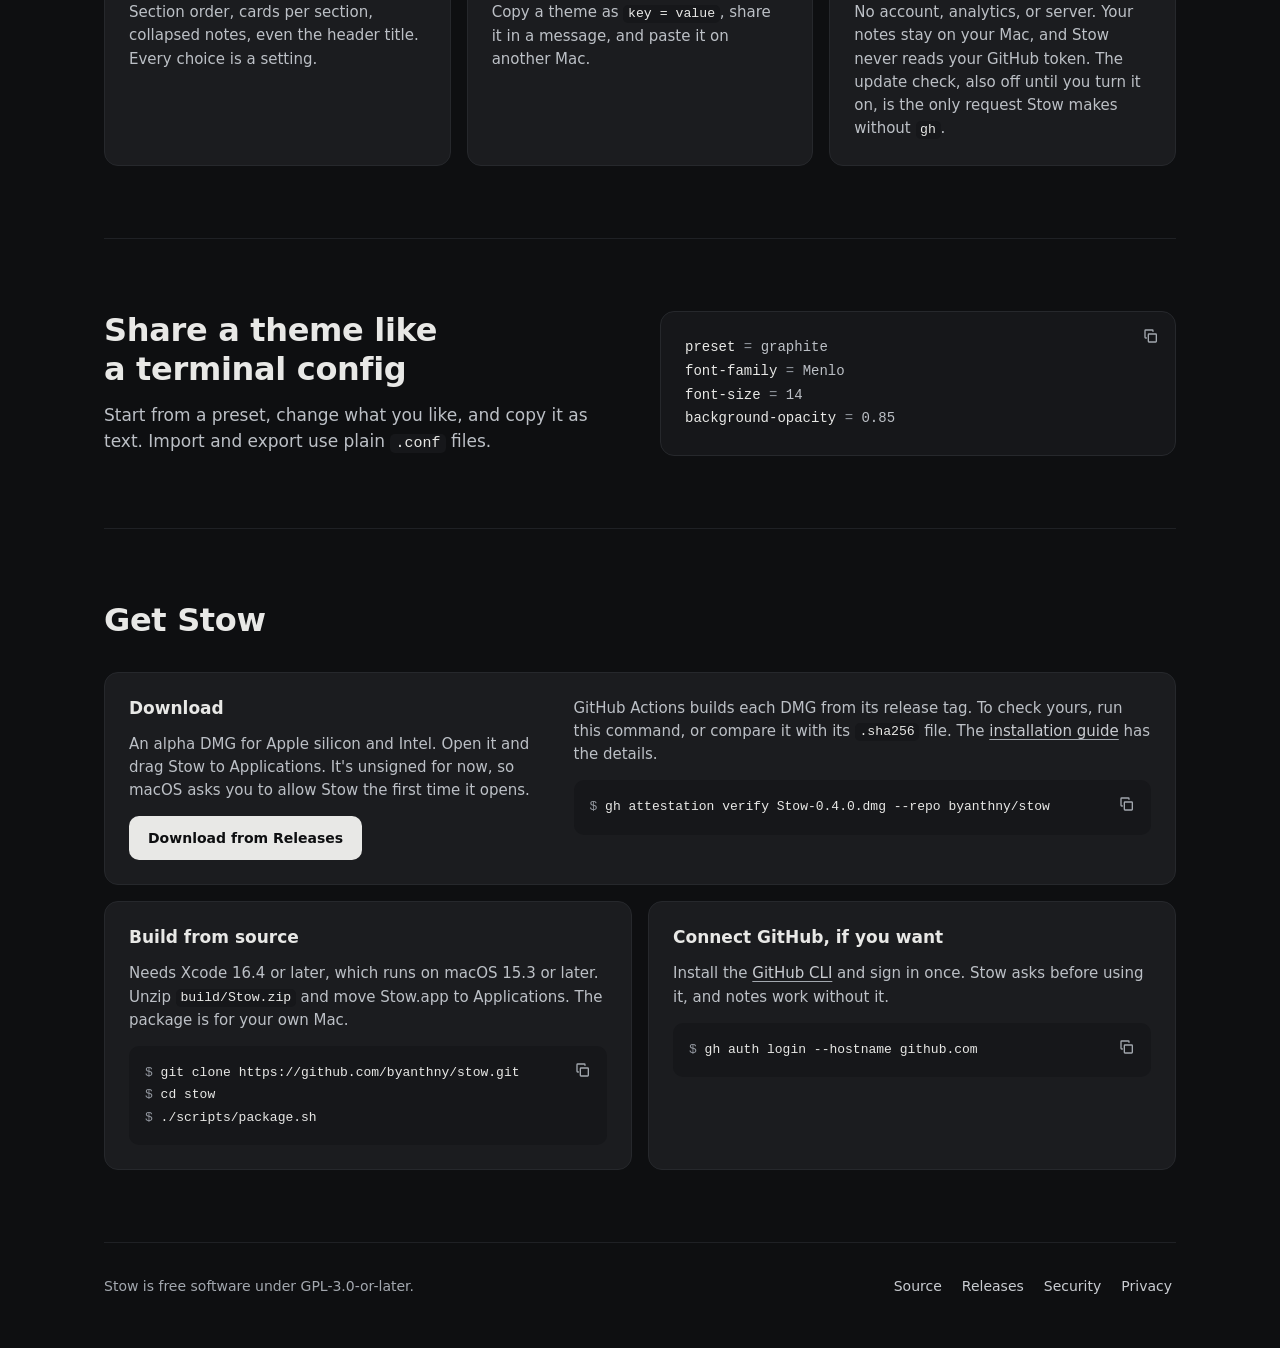
==== commit 39da35fc: "chore(site): show 0.4.0 The release branch now carries the site's version line and verify command." ====
--- a/site/index.html
+++ b/site/index.html
@@ -57,7 +57,7 @@
             View on GitHub
           </a>
         </div>
-        <p class="fine">Alpha · 0.3.1 · Free under GPL-3.0-or-later · No account needed</p>
+        <p class="fine">Alpha · 0.4.0 · Free under GPL-3.0-or-later · No account needed</p>
       </div>
 
       <figure class="demo">
@@ -275,7 +275,7 @@
           </div>
           <div class="card-part">
             <p>GitHub Actions builds each DMG from its release tag. To check yours, run this command, or compare it with its <code>.sha256</code> file. The <a href="https://github.com/byanthny/stow/blob/main/docs/install.md">installation guide</a> has the details.</p>
-            <pre class="code" translate="no" data-copy="Copy verify command"><code><span class="line">gh attestation verify Stow-0.3.1.dmg <span class="flag">--repo</span> byanthny/stow</span></code></pre>
+            <pre class="code" translate="no" data-copy="Copy verify command"><code><span class="line">gh attestation verify Stow-0.4.0.dmg <span class="flag">--repo</span> byanthny/stow</span></code></pre>
           </div>
         </article>
         <article class="card" aria-labelledby="build-title">
